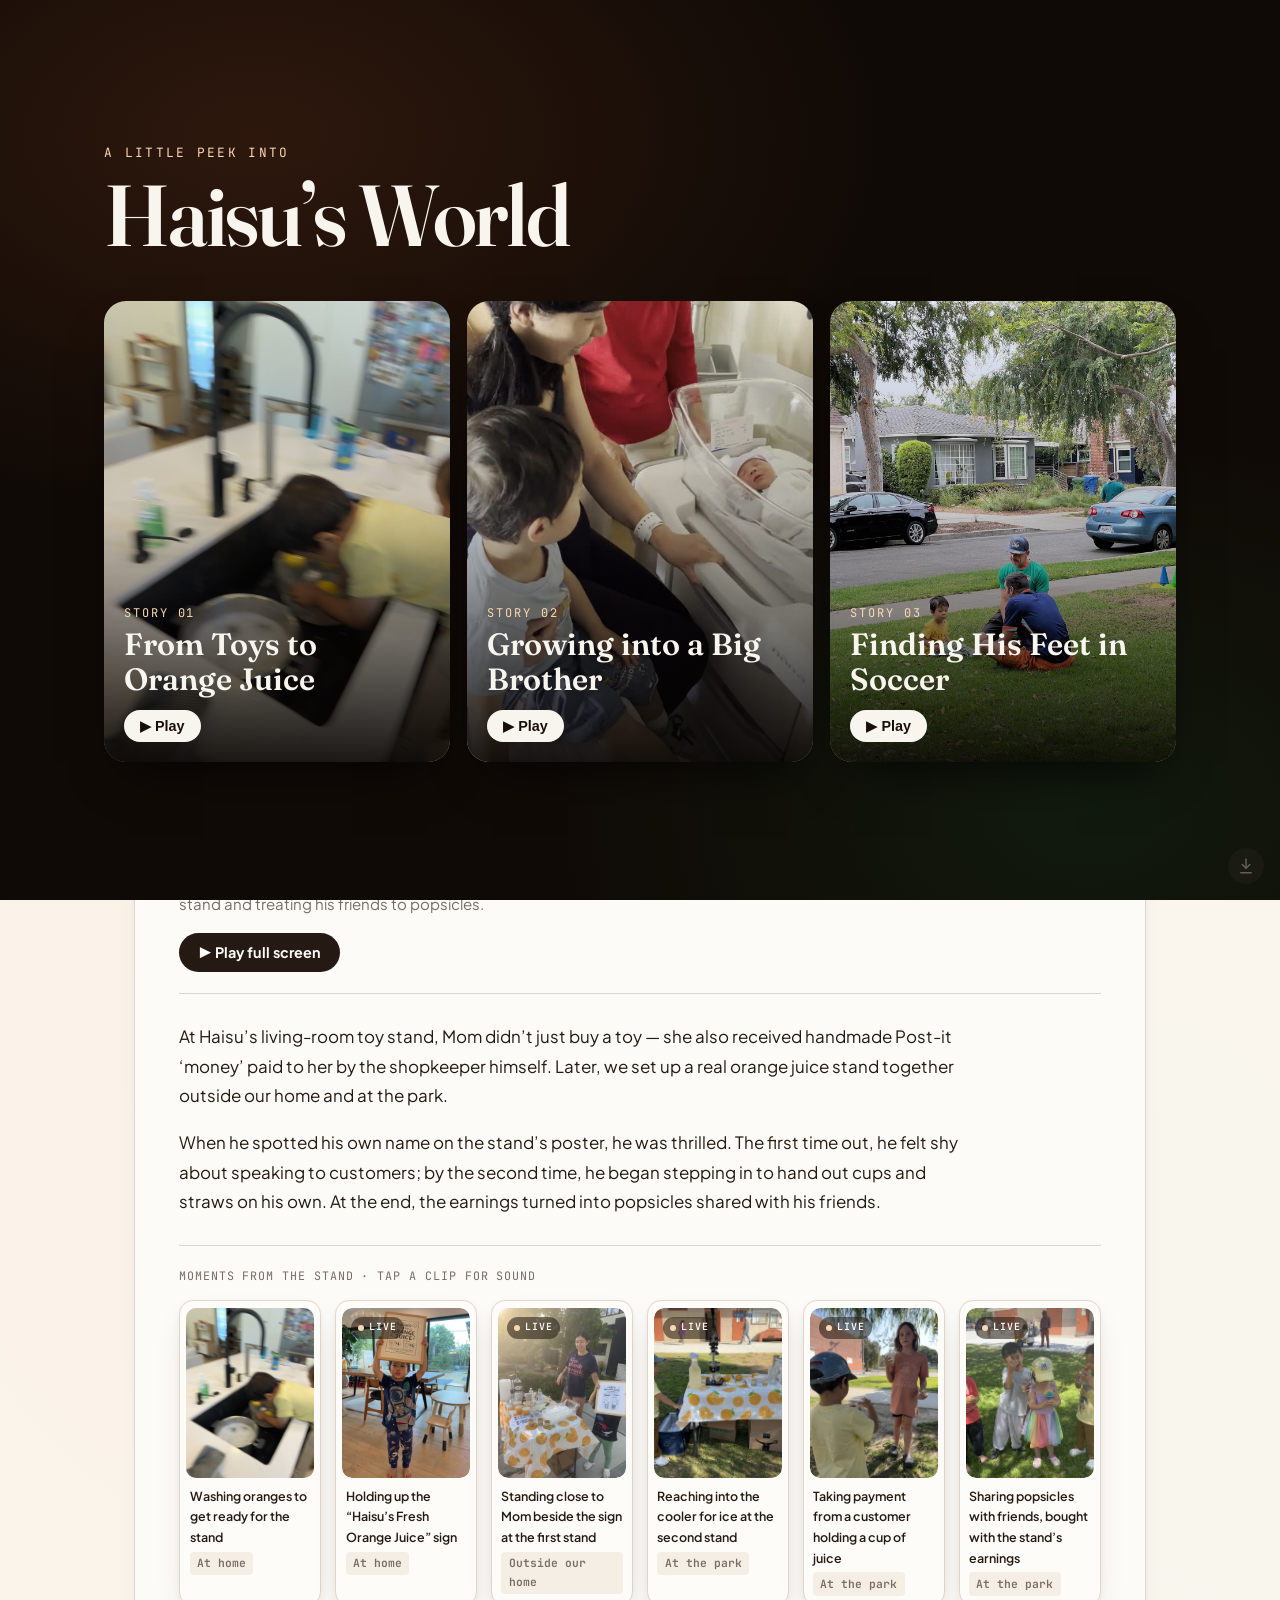
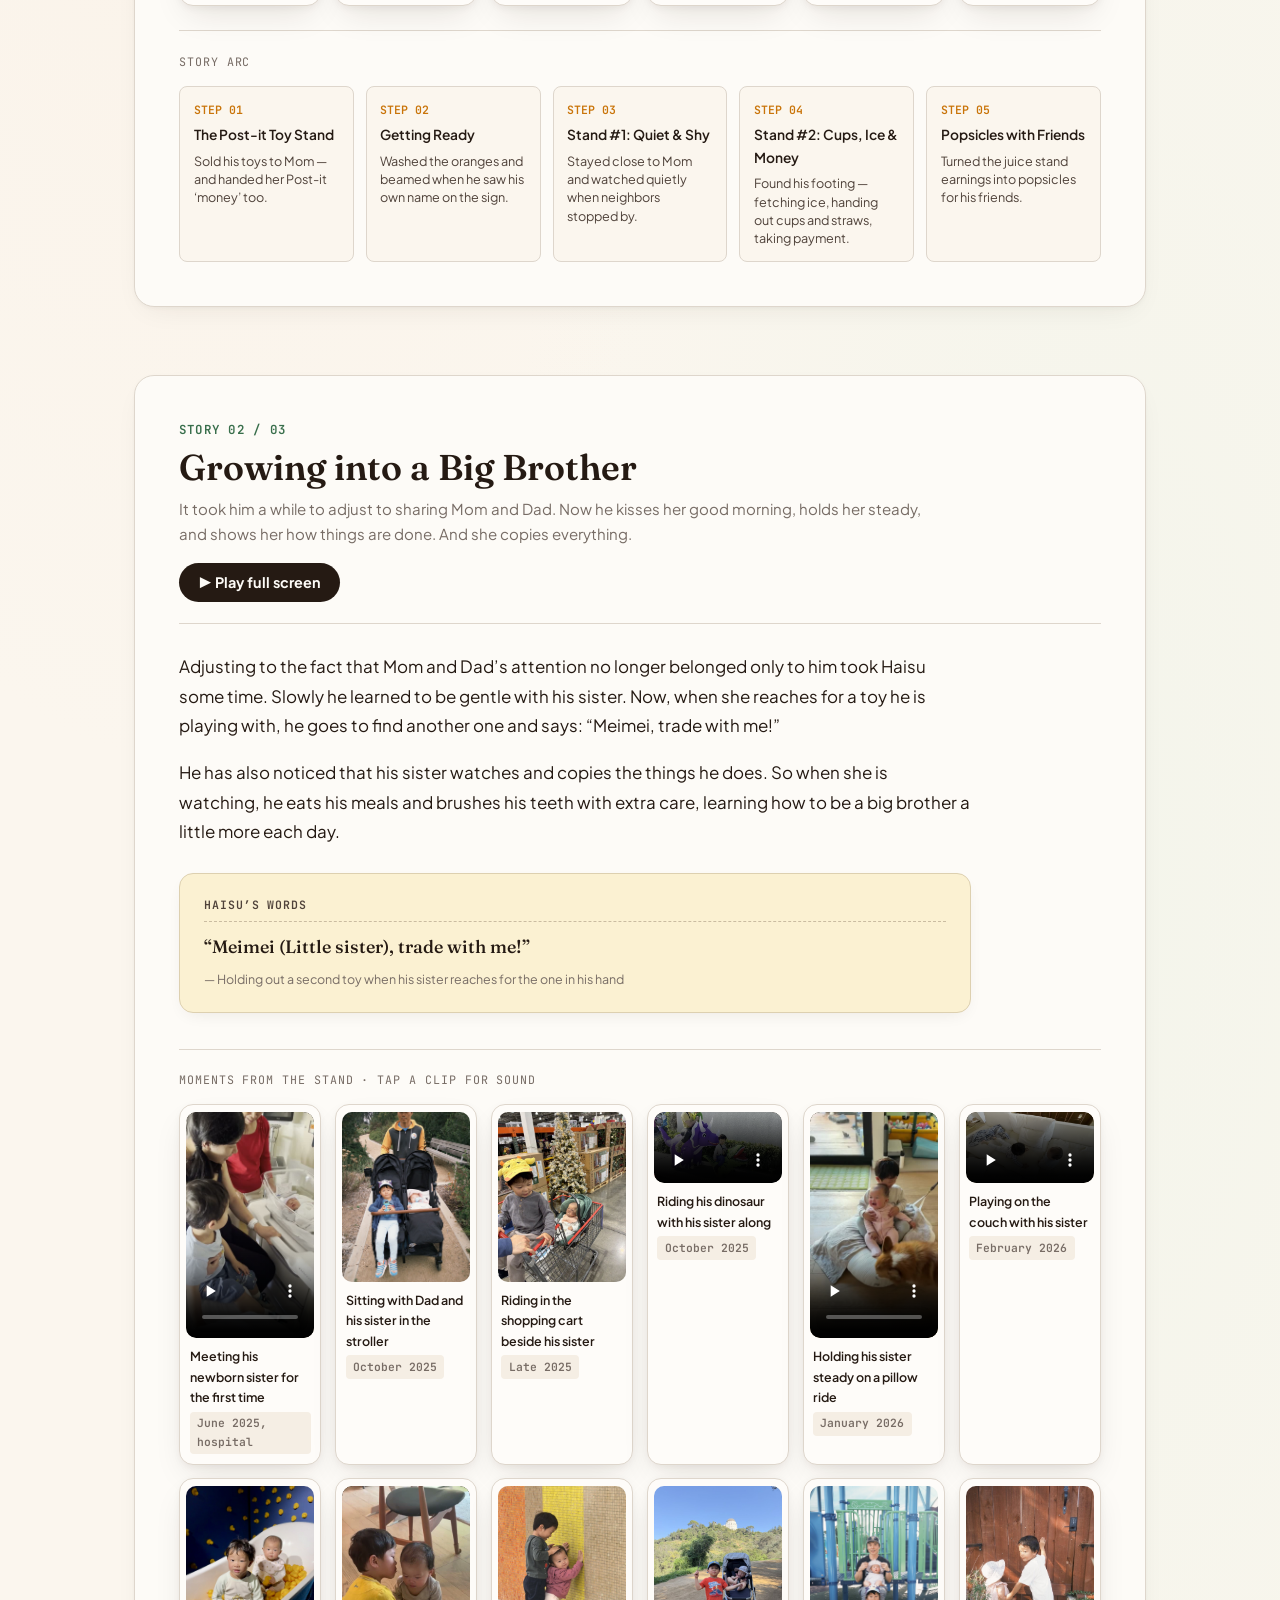
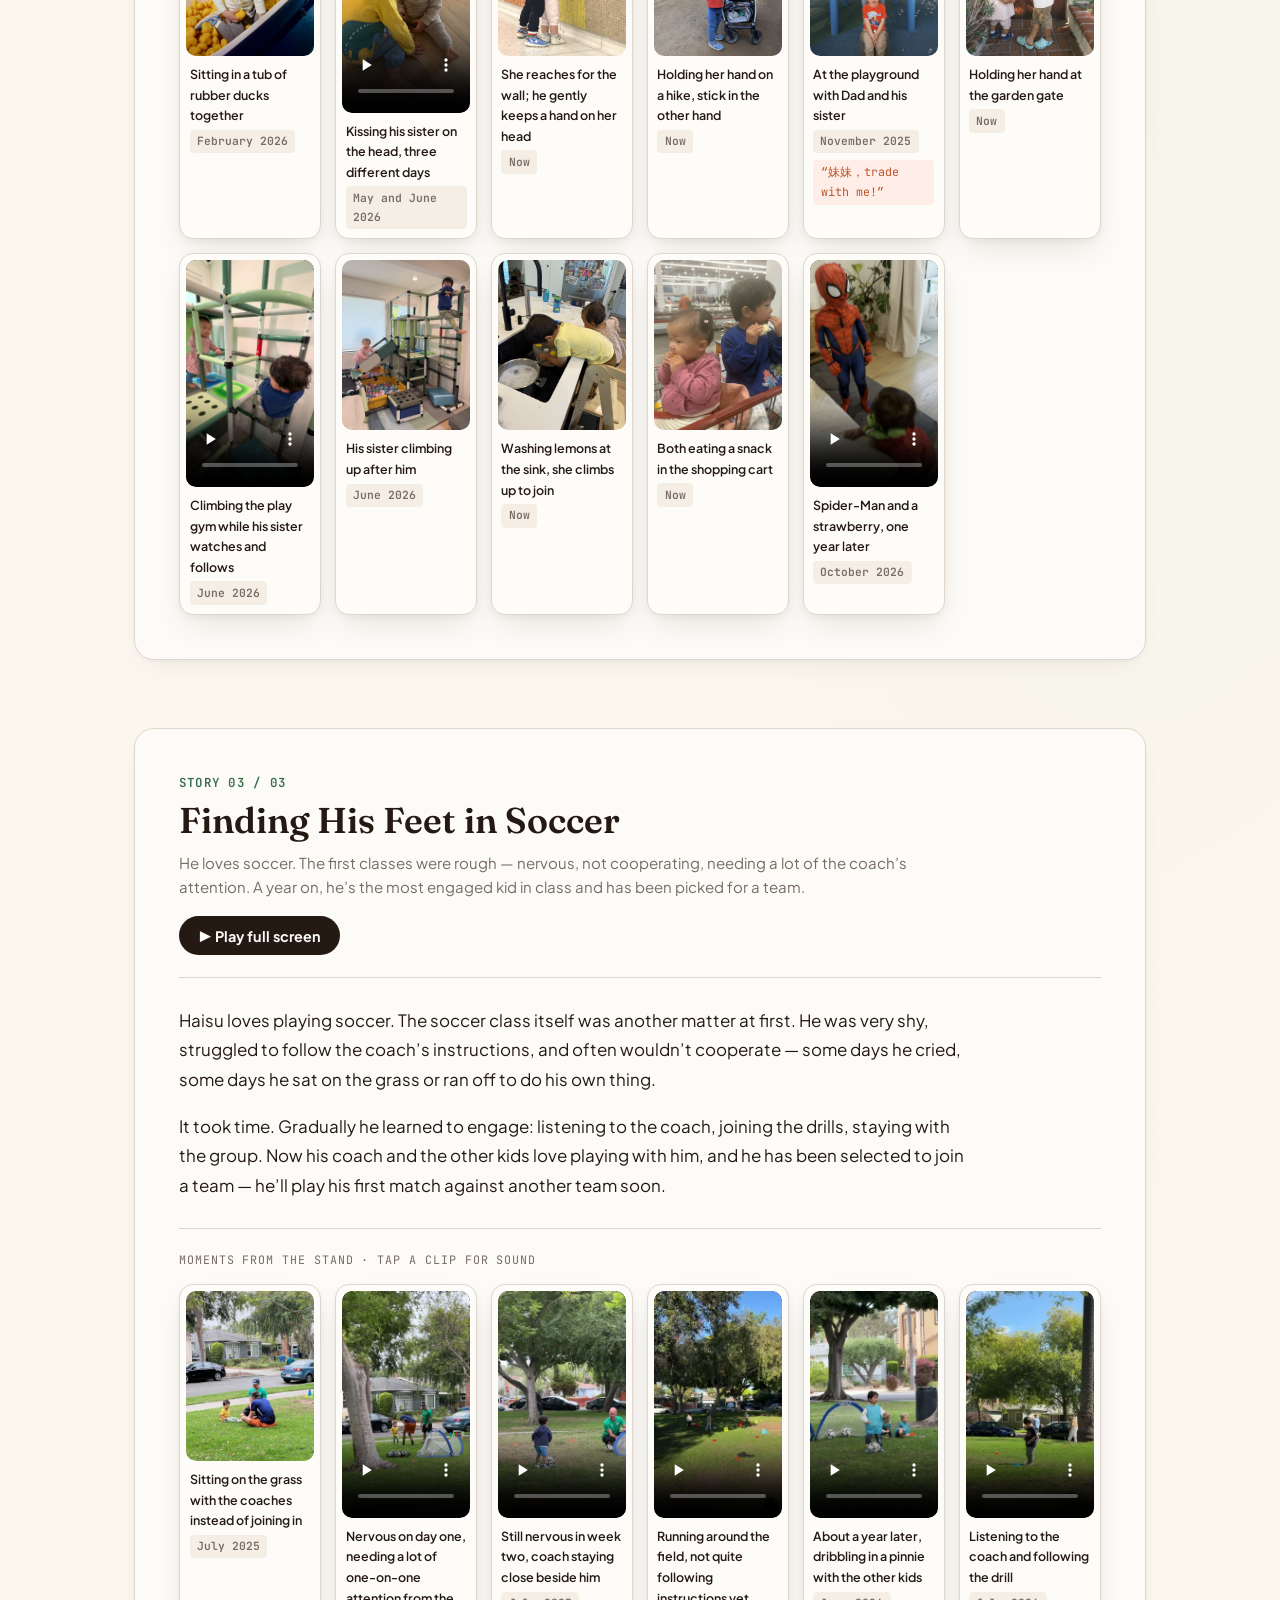
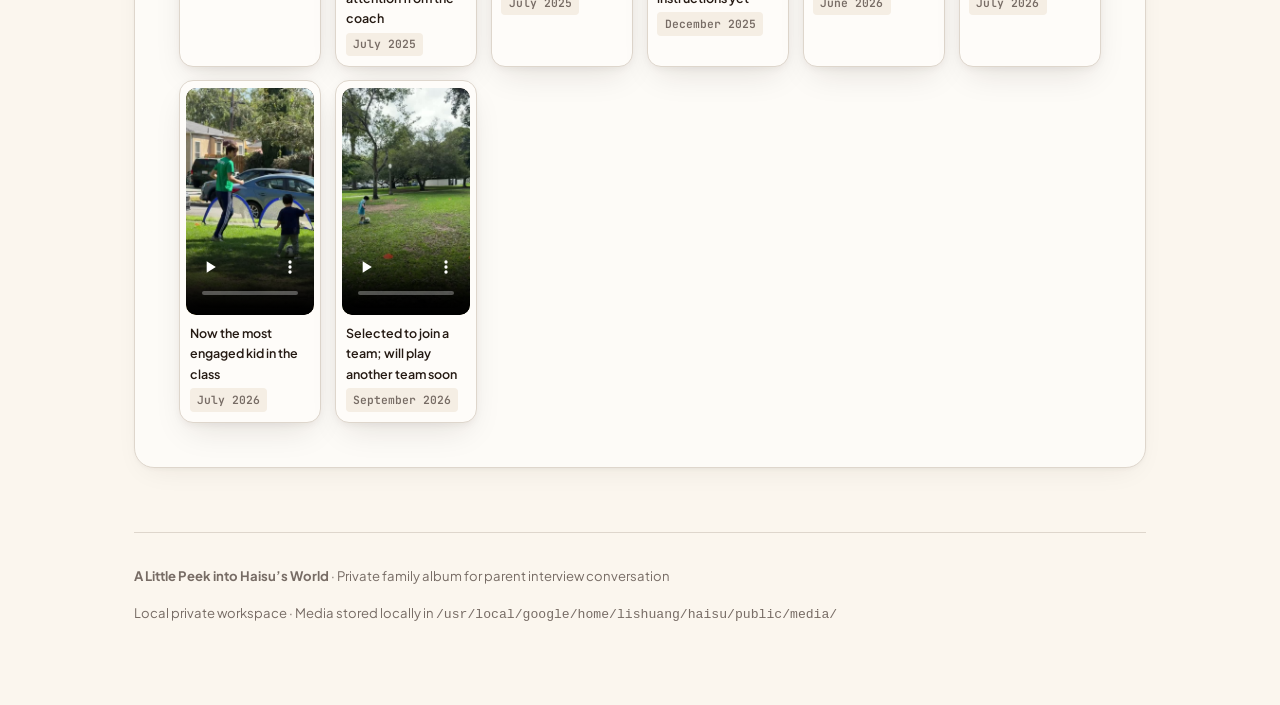
==== docs/index.html @ 3871898e "Haisu's World: interview story reels" ====
<!DOCTYPE html>
<html lang="en">
<head>
  <meta charset="UTF-8" />
  <meta name="viewport" content="width=device-width, initial-scale=1.0" />
  <title>A Little Peek into Haisu’s World</title>
  <meta name="description" content="Three everyday stories from home — getting to know Haisu through Journey to the West roleplay, a neighborhood orange juice stand, and growing into a big brother." />
  <meta name="robots" content="noindex, nofollow, noarchive" />
  <link rel="preconnect" href="https://fonts.googleapis.com" />
  <link rel="preconnect" href="https://fonts.gstatic.com" crossorigin />
  <link href="https://fonts.googleapis.com/css2?family=Fraunces:ital,opsz,wght@0,9..144,400..650;1,9..144,400..500&family=JetBrains+Mono:wght@500;600&family=Plus+Jakarta+Sans:wght@400;500;600;700&display=swap" rel="stylesheet" />
  <link rel="manifest" href="manifest.webmanifest" />
  <link rel="apple-touch-icon" href="icon.png" />
  <meta name="apple-mobile-web-app-capable" content="yes" />
  <meta name="apple-mobile-web-app-status-bar-style" content="black-translucent" />
  <meta name="theme-color" content="#1b1714" />
  <link rel="stylesheet" href="styles.css?v=23" />
</head>
<body>
  <!-- Sticky Top Mode & Interview Controls -->
  <header class="top-bar" id="top-bar">
    <div class="top-bar-inner">
      <a href="#top" class="brand-mini" id="brand-home-link">
        <span class="brand-rule" aria-hidden="true"></span>
        <span class="brand-mini-text">A Little Peek into Haisu’s World</span>
      </a>

      <div class="top-controls" role="toolbar" aria-label="View and language controls">
        <!-- Mode Toggle: Teacher Interview View vs. Parent Upload & Prep Mode -->
        <div class="segmented-group" role="group" aria-label="Page Mode">
          <button type="button" class="seg-btn active" id="mode-interview-btn" data-mode="interview">
            Interview View
          </button>
          <button type="button" class="seg-btn prep-btn" id="mode-prep-btn" data-mode="prep">
            + Upload &amp; Prep
          </button>
        </div>

        <!-- Toggle to hide unuploaded empty media slots in Interview View -->
        <button type="button" class="toggle-pill" id="toggle-empty-slots-btn" title="Show or hide media frames that do not have photos/videos uploaded yet">
          Show Pending Frames: ON
        </button>
      </div>
    </div>
  </header>

  <main class="album-shell" id="top">
    <!-- Parent Prep & Media Upload Studio Banner (Visible in Prep Mode) -->
    <section class="prep-guide-banner" id="prep-guide-banner" hidden>
      <div class="prep-guide-header">
        <div>
          <h2 class="prep-guide-title">Media Upload Studio</h2>
          <p class="prep-guide-sub">Drag photos (JPG/PNG/HEIC) or short videos (MP4/MOV, ideally 10–20s) onto any story frame below. Files are saved locally to <code>public/media/</code> and <code>content-notes.md</code> is updated automatically.</p>
        </div>
        <div class="priority-progress-wrap">
          <span class="priority-count" id="priority-progress-text">0 / 8 Priority Media Ready</span>
        </div>
      </div>
      <div class="priority-checklist-grid" id="priority-checklist-grid"></div>
    </section>

    <!-- Hero Section -->
    <section class="hero-section" id="hero-section"></section>

    <!-- Three Stories Stack -->
    <div class="stories-stack" id="stories-stack"></div>

    <!-- Footer -->
    <footer class="album-footer" id="album-footer">
      <div>
        <strong>A Little Peek into Haisu’s World</strong> · Private family album for parent interview conversation
      </div>
      <div id="footer-mode-hint">
        Local private workspace · Media stored locally in <code>/usr/local/google/home/lishuang/haisu/public/media/</code>
      </div>
    </footer>
  </main>

  <!-- Hidden File Input for Click-to-Upload -->
  <input type="file" id="global-file-input" accept="image/*,video/*,.heic,.heif,.mov,.mp4,.m4v,.webm" hidden />

  <!-- Photo Zoom Lightbox -->
  <div class="lightbox-backdrop" id="photo-lightbox" role="dialog" aria-modal="true" aria-label="Enlarged photo view" hidden>
    <button type="button" class="lightbox-close" id="lightbox-close-btn">Close (Esc)</button>
    <img src="" alt="" class="lightbox-img" id="lightbox-img" />
    <div class="lightbox-caption" id="lightbox-caption"></div>
  </div>

  <!-- Full-screen launch screen (default landing for iPad interview use) -->
  <div class="launch" id="launch" hidden>
    <div class="launch-inner">
      <div class="launch-head">
        <span class="launch-kicker">A LITTLE PEEK INTO</span>
        <h1 class="launch-title">Haisu’s World</h1>
      </div>
      <div class="launch-tiles" id="launch-tiles"></div>
      <div class="offline-row">
        <button type="button" class="offline-btn" id="offline-btn" aria-label="Save for offline" title="Save for offline">
          <svg width="18" height="18" viewBox="0 0 24 24" fill="none" stroke="currentColor" stroke-width="2" stroke-linecap="round" stroke-linejoin="round" aria-hidden="true"><path d="M12 3v12"/><path d="m7 10 5 5 5-5"/><path d="M5 21h14"/></svg>
        </button>
        <span class="offline-status" id="offline-status"></span>
      </div>
    </div>
  </div>

  <!-- Full-screen Story Reel Player (iPad interview mode) -->
  <div class="reel" id="reel" hidden>
    <div class="reel-progress" id="reel-progress"></div>
    <button type="button" class="reel-close" id="reel-close" aria-label="Close">✕</button>
    <div class="reel-stage" id="reel-stage"></div>
    <div class="reel-caption" id="reel-caption"></div>
    <div class="reel-tap reel-tap-prev" id="reel-prev" aria-label="Previous"></div>
    <div class="reel-tap reel-tap-next" id="reel-next" aria-label="Next"></div>
  </div>

  <!-- Status Toast -->
  <div class="status-toast" id="status-toast" role="status" aria-live="polite" hidden></div>

  <script src="app.js?v=23"></script>
</body>
</html>
---- docs/styles.css ----
:root {
  /* OKLCH Warm Archival Linen Palette — zero pure black/white */
  --bg-paper: oklch(97.4% 0.011 78);
  --bg-paper-deep: oklch(95.2% 0.015 76);
  --bg-card: oklch(98.8% 0.006 80);
  --bg-elevated: oklch(99.2% 0.004 82);
  --bg-postit: oklch(95.8% 0.042 92);
  --bg-sage-tint: oklch(96.2% 0.016 152);
  --bg-citrus-tint: oklch(96.4% 0.022 72);
  --bg-terracotta-tint: oklch(96.0% 0.020 45);

  --ink-primary: oklch(23% 0.022 52);
  --ink-secondary: oklch(39% 0.022 55);
  --ink-muted: oklch(54% 0.018 58);
  --ink-faint: oklch(68% 0.015 62);

  --accent-terracotta: oklch(57% 0.145 40);
  --accent-terracotta-soft: oklch(88% 0.055 44);
  --accent-citrus: oklch(64% 0.145 62);
  --accent-citrus-soft: oklch(90% 0.060 72);
  --accent-sage: oklch(49% 0.080 154);
  --accent-sage-soft: oklch(89% 0.038 154);

  --border-hairline: oklch(88% 0.016 74);
  --border-strong: oklch(79% 0.022 70);

  --shadow-album: 0 10px 30px -12px oklch(25% 0.02 55 / 0.09), 0 2px 6px -1px oklch(25% 0.02 55 / 0.05);
  --shadow-photo: 0 14px 34px -10px oklch(22% 0.025 50 / 0.13), 0 3px 8px -2px oklch(22% 0.025 50 / 0.07);

  --font-serif: 'Fraunces', 'Noto Serif SC', Georgia, serif;
  --font-sans: 'Plus Jakarta Sans', 'Noto Sans SC', -apple-system, BlinkMacSystemFont, sans-serif;
  --font-mono: 'JetBrains Mono', ui-monospace, SFMono-Regular, monospace;

  --radius-sm: 8px;
  --radius-md: 14px;
  --radius-lg: 20px;
}

*,
*::before,
*::after {
  box-sizing: border-box;
}

html {
  scroll-behavior: smooth;
  background-color: var(--bg-paper);
  color: var(--ink-primary);
  font-family: var(--font-sans);
  font-size: 16px;
  line-height: 1.65;
  -webkit-font-smoothing: antialiased;
}

body {
  margin: 0;
  min-height: 100vh;
  background-color: var(--bg-paper);
  background-image:
    radial-gradient(ellipse 80% 50% at 15% 8%, oklch(94.5% 0.025 65 / 0.45), transparent 70%),
    radial-gradient(ellipse 70% 50% at 88% 45%, oklch(95.0% 0.022 145 / 0.32), transparent 70%);
  position: relative;
}

/* Subtle archival paper grain texture */
body::before {
  content: "";
  position: fixed;
  inset: 0;
  pointer-events: none;
  z-index: 1;
  opacity: 0.028;
  background-image: url("data:image/svg+xml,%3Csvg viewBox='0 0 200 200' xmlns='http://www.w3.org/2000/svg'%3E%3Cfilter id='n'%3E%3CfeTurbulence type='fractalNoise' baseFrequency='0.8' numOctaves='3' stitchTiles='stitch'/%3E%3C/filter%3E%3Crect width='100%25' height='100%25' filter='url(%23n)'/%3E%3C/svg%3E");
}

/* Top Control Ribbon (Interview vs Parent Prep Mode) */
.top-bar {
  position: sticky;
  top: 0;
  z-index: 40;
  background: oklch(97.4% 0.011 78 / 0.92);
  backdrop-filter: blur(10px);
  border-bottom: 1px solid var(--border-hairline);
  padding: 0.65rem 1.5rem;
}

.top-bar-inner {
  max-width: 1120px;
  margin: 0 auto;
  display: flex;
  flex-wrap: wrap;
  align-items: center;
  justify-content: space-between;
  gap: 0.75rem;
}

.brand-mini {
  display: flex;
  align-items: center;
  gap: 0.65rem;
  text-decoration: none;
  color: var(--ink-primary);
}

.brand-rule {
  width: 28px;
  height: 4px;
  border-radius: 2px;
  background: var(--accent-terracotta);
  display: inline-block;
}

.brand-mini-text {
  font-family: var(--font-mono);
  font-size: 0.74rem;
  letter-spacing: 0.08em;
  text-transform: uppercase;
  color: var(--ink-secondary);
  font-weight: 600;
}

.top-controls {
  display: flex;
  flex-wrap: wrap;
  align-items: center;
  gap: 0.5rem;
}

.segmented-group {
  display: inline-flex;
  background: var(--bg-paper-deep);
  padding: 3px;
  border-radius: 999px;
  border: 1px solid var(--border-hairline);
}

.seg-btn {
  appearance: none;
  border: none;
  background: transparent;
  color: var(--ink-secondary);
  font-family: var(--font-sans);
  font-size: 0.78rem;
  font-weight: 600;
  padding: 0.32rem 0.78rem;
  border-radius: 999px;
  cursor: pointer;
  transition: background-color 0.18s ease, color 0.18s ease, box-shadow 0.18s ease;
  display: inline-flex;
  align-items: center;
  gap: 0.35rem;
}

.seg-btn:hover {
  color: var(--ink-primary);
}

.seg-btn.active {
  background: var(--bg-card);
  color: var(--ink-primary);
  box-shadow: 0 1px 4px oklch(22% 0.02 50 / 0.08);
}

.seg-btn.prep-btn.active {
  background: var(--accent-terracotta);
  color: var(--bg-card);
}

.toggle-pill {
  appearance: none;
  border: 1px solid var(--border-hairline);
  background: var(--bg-card);
  color: var(--ink-secondary);
  font-family: var(--font-sans);
  font-size: 0.76rem;
  font-weight: 500;
  padding: 0.34rem 0.75rem;
  border-radius: 999px;
  cursor: pointer;
  transition: all 0.18s ease;
}

.toggle-pill:hover {
  border-color: var(--border-strong);
  color: var(--ink-primary);
}

.toggle-pill.active {
  background: var(--ink-primary);
  color: var(--bg-card);
  border-color: var(--ink-primary);
}

/* Main Album Container */
.album-shell {
  position: relative;
  z-index: 2;
  max-width: 1060px;
  margin: 0 auto;
  padding: 2.5rem 1.5rem 5rem;
}

/* Prep Mode Banner */
.prep-guide-banner {
  background: var(--bg-card);
  border: 1px solid var(--border-strong);
  border-radius: var(--radius-lg);
  padding: 1.35rem 1.6rem;
  margin-bottom: 2.25rem;
  box-shadow: var(--shadow-album);
}

.prep-guide-header {
  display: flex;
  flex-wrap: wrap;
  align-items: flex-start;
  justify-content: space-between;
  gap: 1rem;
  margin-bottom: 1rem;
}

.prep-guide-title {
  font-family: var(--font-serif);
  font-size: 1.2rem;
  font-weight: 600;
  margin: 0 0 0.25rem;
  color: var(--ink-primary);
}

.prep-guide-sub {
  margin: 0;
  font-size: 0.9rem;
  color: var(--ink-secondary);
}

.priority-progress-wrap {
  display: flex;
  align-items: center;
  gap: 0.75rem;
  background: var(--bg-paper);
  padding: 0.5rem 0.9rem;
  border-radius: var(--radius-sm);
  border: 1px solid var(--border-hairline);
}

.priority-count {
  font-family: var(--font-mono);
  font-size: 0.82rem;
  font-weight: 600;
  color: var(--accent-terracotta);
}

.priority-checklist-grid {
  display: grid;
  grid-template-columns: repeat(auto-fit, minmax(220px, 1fr));
  gap: 0.65rem;
  padding-top: 0.85rem;
  border-top: 1px solid var(--border-hairline);
}

.priority-chip {
  display: flex;
  align-items: flex-start;
  gap: 0.5rem;
  font-size: 0.82rem;
  color: var(--ink-secondary);
  background: var(--bg-paper);
  padding: 0.55rem 0.75rem;
  border-radius: var(--radius-sm);
  border: 1px solid var(--border-hairline);
}

.priority-chip.done {
  background: var(--bg-sage-tint);
  border-color: var(--accent-sage-soft);
  color: var(--ink-primary);
}

/* Hero Section */
.hero-section {
  display: grid;
  grid-template-columns: 1.2fr 0.95fr;
  gap: 2.75rem;
  align-items: center;
  padding: 1.5rem 0 2.75rem;
  border-bottom: 1px solid var(--border-hairline);
}

.hero-section.text-only-hero {
  grid-template-columns: 1fr;
  max-width: 780px;
}

.eyebrow-bar {
  display: inline-flex;
  align-items: center;
  gap: 0.75rem;
  margin-bottom: 1rem;
}

.eyebrow-accent {
  width: 38px;
  height: 5px;
  background: var(--accent-terracotta);
  border-radius: 2px;
}

.eyebrow-label {
  font-family: var(--font-mono);
  font-size: 0.78rem;
  letter-spacing: 0.11em;
  text-transform: uppercase;
  color: var(--accent-terracotta);
  font-weight: 600;
}

.hero-title {
  font-family: var(--font-serif);
  font-size: clamp(2.25rem, 4.2vw, 3.35rem);
  line-height: 1.12;
  letter-spacing: -0.02em;
  font-weight: 600;
  margin: 0 0 0.55rem;
  color: var(--ink-primary);
}

.hero-title-zh {
  display: block;
  font-size: clamp(1.35rem, 2.4vw, 1.75rem);
  font-weight: 500;
  color: var(--ink-secondary);
  margin-top: 0.35rem;
}

.hero-subtitle {
  font-size: 1.12rem;
  line-height: 1.68;
  color: var(--ink-secondary);
  max-width: 60ch;
  margin: 1rem 0 0.65rem;
}

.hero-subtitle-zh {
  font-size: 0.98rem;
  color: var(--ink-muted);
  margin: 0 0 1.35rem;
}

/* Interview Chapter Jump Bar */
.chapter-jump-bar {
  margin-top: 1.65rem;
  display: flex;
  flex-direction: column;
  gap: 0.65rem;
}

.chapter-jump-caption {
  font-family: var(--font-mono);
  font-size: 0.74rem;
  letter-spacing: 0.06em;
  text-transform: uppercase;
  color: var(--ink-muted);
}

.chapter-pills {
  display: flex;
  flex-wrap: wrap;
  gap: 0.55rem;
}

.chapter-pill {
  appearance: none;
  border: 1px solid var(--border-strong);
  background: var(--bg-card);
  color: var(--ink-primary);
  padding: 0.52rem 0.95rem;
  border-radius: 999px;
  font-family: var(--font-sans);
  font-size: 0.85rem;
  font-weight: 600;
  cursor: pointer;
  display: inline-flex;
  align-items: center;
  gap: 0.45rem;
  transition: transform 0.16s ease, background-color 0.16s ease, border-color 0.16s ease, box-shadow 0.16s ease;
}

.chapter-pill:hover {
  transform: translateY(-1px);
  border-color: var(--accent-terracotta);
  box-shadow: var(--shadow-album);
}

.chapter-pill.active {
  background: var(--ink-primary);
  color: var(--bg-card);
  border-color: var(--ink-primary);
}

.chapter-pill-num {
  font-family: var(--font-mono);
  font-size: 0.75rem;
  color: var(--accent-terracotta);
}

.chapter-pill.active .chapter-pill-num {
  color: var(--accent-citrus-soft);
}

/* Story Sections */
.stories-stack {
  display: flex;
  flex-direction: column;
  gap: 4.25rem;
  padding-top: 3rem;
}

.story-section {
  background: var(--bg-card);
  border: 1px solid var(--border-hairline);
  border-radius: var(--radius-lg);
  padding: clamp(1.6rem, 3.5vw, 2.75rem);
  box-shadow: var(--shadow-album);
  position: relative;
  transition: opacity 0.25s ease;
}

/* Top story stamp header */
.story-header {
  display: flex;
  flex-wrap: wrap;
  align-items: baseline;
  justify-content: space-between;
  gap: 1rem;
  padding-bottom: 1.35rem;
  margin-bottom: 1.75rem;
  border-bottom: 1px solid var(--border-hairline);
}

.story-title-group {
  display: flex;
  flex-direction: column;
  gap: 0.3rem;
}

.story-index-tag {
  font-family: var(--font-mono);
  font-size: 0.78rem;
  font-weight: 600;
  letter-spacing: 0.1em;
  text-transform: uppercase;
  color: var(--accent-terracotta);
  display: inline-flex;
  align-items: center;
  gap: 0.5rem;
}

.story-section[data-theme="citrus"] .story-index-tag {
  color: var(--accent-citrus);
}

.story-section[data-theme="sage"] .story-index-tag {
  color: var(--accent-sage);
}

.story-title {
  font-family: var(--font-serif);
  font-size: clamp(1.65rem, 2.8vw, 2.25rem);
  font-weight: 600;
  line-height: 1.2;
  margin: 0;
  color: var(--ink-primary);
}

.story-title-zh {
  font-family: var(--font-serif);
  font-size: 1.15rem;
  font-weight: 500;
  color: var(--ink-secondary);
  margin-left: 0.55rem;
}

.story-summary-tagline {
  font-size: 0.94rem;
  color: var(--ink-muted);
  max-width: 68ch;
  margin: 0.25rem 0 0;
}

/* Editorial Layouts per Story (Bespoke, non-repetitive) */
.story-spread {
  display: grid;
  grid-template-columns: 1.08fr 0.92fr;
  gap: 2.25rem;
  align-items: start;
}

.story-spread.single-col {
  grid-template-columns: 1fr;
}

.story-prose {
  display: flex;
  flex-direction: column;
  gap: 1.1rem;
  max-width: 66ch;
}

.story-paragraph-en {
  font-size: 1.06rem;
  line-height: 1.74;
  color: var(--ink-primary);
  margin: 0;
}

.story-paragraph-zh {
  font-size: 0.96rem;
  line-height: 1.75;
  color: var(--ink-secondary);
  margin: 0;
  padding-top: 0.15rem;
}

/* Archival Verbatim Quote Card (NO side-stripe border-left!) */
.verbatim-card {
  background: var(--bg-postit);
  border: 1px solid oklch(86% 0.045 88);
  border-radius: var(--radius-md);
  padding: 1.35rem 1.5rem;
  margin: 0.5rem 0;
  position: relative;
  box-shadow: 0 6px 18px -8px oklch(30% 0.04 75 / 0.12);
}

.verbatim-card-top {
  display: flex;
  align-items: center;
  justify-content: space-between;
  margin-bottom: 0.6rem;
  padding-bottom: 0.45rem;
  border-bottom: 1px dashed oklch(80% 0.04 85);
}

.verbatim-badge {
  font-family: var(--font-mono);
  font-size: 0.72rem;
  text-transform: uppercase;
  letter-spacing: 0.08em;
  color: var(--ink-secondary);
  font-weight: 600;
}

.verbatim-zh {
  font-family: var(--font-serif);
  font-size: 1.12rem;
  line-height: 1.65;
  color: var(--ink-primary);
  margin: 0 0 0.5rem;
  font-weight: 500;
}

.verbatim-en {
  font-family: var(--font-serif);
  font-style: italic;
  font-size: 1.02rem;
  line-height: 1.6;
  color: var(--ink-secondary);
  margin: 0 0 0.6rem;
}

.verbatim-attr {
  font-size: 0.78rem;
  color: var(--ink-muted);
  margin: 0;
}

/* Cultural Context Footnote Box */
.cultural-footnote {
  background: var(--bg-terracotta-tint);
  border: 1px solid var(--accent-terracotta-soft);
  border-radius: var(--radius-sm);
  padding: 0.85rem 1.05rem;
  font-size: 0.86rem;
  line-height: 1.55;
  color: var(--ink-secondary);
}

.cultural-footnote strong {
  color: var(--ink-primary);
}

/* Story 02: 5-Step Journey Strip (Pretend Shop -> Poster -> Stand 1 -> Stand 2 -> Popsicles) */
.journey-strip {
  margin-top: 1.5rem;
  padding-top: 1.35rem;
  border-top: 1px solid var(--border-hairline);
}

.journey-strip-label {
  font-family: var(--font-mono);
  font-size: 0.73rem;
  letter-spacing: 0.08em;
  text-transform: uppercase;
  color: var(--ink-muted);
  margin-bottom: 0.85rem;
  display: block;
}

.journey-steps-grid {
  display: grid;
  grid-template-columns: repeat(5, 1fr);
  gap: 0.75rem;
}

.journey-step-card {
  background: var(--bg-paper);
  border: 1px solid var(--border-hairline);
  border-radius: var(--radius-sm);
  padding: 0.85rem;
  display: flex;
  flex-direction: column;
  gap: 0.3rem;
}

.journey-step-num {
  font-family: var(--font-mono);
  font-size: 0.72rem;
  font-weight: 600;
  color: var(--accent-citrus);
}

.journey-step-title {
  font-weight: 600;
  font-size: 0.86rem;
  color: var(--ink-primary);
  margin: 0;
}

.journey-step-detail {
  font-size: 0.79rem;
  line-height: 1.45;
  color: var(--ink-secondary);
  margin: 0;
}

/* Pending Fact Verification Box (Prep Mode) */
.pending-checks-box {
  background: var(--bg-paper);
  border: 1px dashed var(--border-strong);
  border-radius: var(--radius-sm);
  padding: 0.95rem 1.1rem;
  margin-top: 0.75rem;
}

.pending-checks-title {
  font-family: var(--font-mono);
  font-size: 0.74rem;
  text-transform: uppercase;
  letter-spacing: 0.07em;
  color: var(--accent-terracotta);
  margin: 0 0 0.6rem;
  font-weight: 600;
}

.pending-check-item {
  display: flex;
  flex-direction: column;
  gap: 0.35rem;
  margin-bottom: 0.75rem;
}

.pending-check-item:last-child {
  margin-bottom: 0;
}

.pending-check-label {
  font-size: 0.82rem;
  color: var(--ink-secondary);
}

.pending-input-row {
  display: flex;
  gap: 0.45rem;
}

.pending-input {
  flex: 1;
  font-family: var(--font-sans);
  font-size: 0.82rem;
  padding: 0.4rem 0.65rem;
  border: 1px solid var(--border-strong);
  border-radius: 6px;
  background: var(--bg-card);
  color: var(--ink-primary);
}

.btn-small {
  appearance: none;
  border: 1px solid var(--border-strong);
  background: var(--bg-card);
  color: var(--ink-primary);
  font-family: var(--font-sans);
  font-size: 0.76rem;
  font-weight: 600;
  padding: 0.38rem 0.72rem;
  border-radius: 6px;
  cursor: pointer;
  transition: all 0.15s ease;
}

.btn-small:hover {
  background: var(--ink-primary);
  color: var(--bg-card);
  border-color: var(--ink-primary);
}

.btn-small.primary {
  background: var(--accent-terracotta);
  color: var(--bg-card);
  border-color: var(--accent-terracotta);
}

/* Media Gallery Column & Tactile Photo/Video Frames */
.story-media-stack {
  display: flex;
  flex-direction: column;
  gap: 1.25rem;
}

.media-grid-secondary {
  display: grid;
  grid-template-columns: repeat(auto-fit, minmax(200px, 1fr));
  gap: 1rem;
}

.media-frame {
  background: var(--bg-elevated);
  border: 1px solid var(--border-hairline);
  border-radius: var(--radius-md);
  padding: 0.65rem 0.65rem 0.85rem;
  box-shadow: var(--shadow-photo);
  transition: transform 0.2s ease, border-color 0.2s ease;
  position: relative;
}

.media-frame.drag-over {
  border: 2px dashed var(--accent-terracotta);
  background: var(--bg-terracotta-tint);
  transform: scale(1.01);
}

.media-stage {
  position: relative;
  width: 100%;
  border-radius: calc(var(--radius-md) - 4px);
  overflow: hidden;
  background: var(--bg-paper-deep);
}

.media-stage img {
  display: block;
  width: 100%;
  max-height: 400px;
  object-fit: cover;
  cursor: zoom-in;
  transition: transform 0.3s ease;
}

.media-stage img:hover {
  transform: scale(1.015);
}

.media-stage video {
  display: block;
  width: 100%;
  max-height: 420px;
  background: oklch(18% 0.015 50);
  border-radius: calc(var(--radius-md) - 4px);
}

.media-caption-bar {
  padding: 0.65rem 0.35rem 0.1rem;
  display: flex;
  flex-direction: column;
  gap: 0.2rem;
}

.media-caption-title {
  font-size: 0.86rem;
  font-weight: 600;
  color: var(--ink-primary);
  display: flex;
  align-items: center;
  justify-content: space-between;
  gap: 0.5rem;
}

.media-caption-note {
  font-size: 0.8rem;
  color: var(--ink-secondary);
  line-height: 1.45;
}

.media-quote-pill {
  display: inline-block;
  margin-top: 0.25rem;
  font-family: var(--font-mono);
  font-size: 0.73rem;
  color: var(--accent-terracotta);
  background: var(--bg-terracotta-tint);
  padding: 0.18rem 0.5rem;
  border-radius: 4px;
}

/* Empty / Pending Media Slot State */
.media-empty-slot {
  border: 1.5px dashed var(--border-strong);
  border-radius: calc(var(--radius-md) - 4px);
  background: var(--bg-paper);
  padding: 1.35rem 1.15rem;
  text-align: center;
  display: flex;
  flex-direction: column;
  align-items: center;
  justify-content: center;
  gap: 0.45rem;
  min-height: 175px;
  transition: background-color 0.18s ease, border-color 0.18s ease;
}

.media-empty-slot.clickable-dropzone {
  cursor: pointer;
}

.media-empty-slot.clickable-dropzone:hover {
  border-color: var(--accent-terracotta);
  background: var(--bg-terracotta-tint);
}

.slot-badge-row {
  display: inline-flex;
  align-items: center;
  gap: 0.4rem;
  font-family: var(--font-mono);
  font-size: 0.7rem;
  text-transform: uppercase;
  letter-spacing: 0.07em;
  color: var(--accent-terracotta);
  background: var(--bg-card);
  padding: 0.2rem 0.55rem;
  border-radius: 999px;
  border: 1px solid var(--border-hairline);
}

.slot-empty-title {
  font-weight: 600;
  font-size: 0.9rem;
  color: var(--ink-primary);
  margin: 0.15rem 0 0;
}

.slot-empty-hint {
  font-size: 0.79rem;
  color: var(--ink-muted);
  max-width: 34ch;
  line-height: 1.45;
  margin: 0;
}

.slot-path-code {
  font-family: var(--font-mono);
  font-size: 0.71rem;
  color: var(--ink-muted);
  background: var(--bg-paper-deep);
  padding: 0.15rem 0.45rem;
  border-radius: 4px;
}

/* Prep Mode 5-Field Metadata Drawer inside Media Slot */
.slot-prep-actions {
  margin-top: 0.65rem;
  padding-top: 0.65rem;
  border-top: 1px dashed var(--border-hairline);
  display: flex;
  flex-wrap: wrap;
  align-items: center;
  justify-content: space-between;
  gap: 0.4rem;
}

.slot-meta-editor {
  margin-top: 0.75rem;
  padding: 0.85rem;
  background: var(--bg-paper);
  border: 1px solid var(--border-hairline);
  border-radius: var(--radius-sm);
  display: flex;
  flex-direction: column;
  gap: 0.55rem;
}

.meta-field {
  display: flex;
  flex-direction: column;
  gap: 0.2rem;
}

.meta-field label {
  font-family: var(--font-mono);
  font-size: 0.7rem;
  color: var(--ink-secondary);
  font-weight: 600;
}

.meta-field input,
.meta-field textarea {
  font-family: var(--font-sans);
  font-size: 0.8rem;
  padding: 0.38rem 0.55rem;
  border: 1px solid var(--border-strong);
  border-radius: 5px;
  background: var(--bg-card);
  color: var(--ink-primary);
}

.meta-field textarea {
  resize: vertical;
  min-height: 52px;
}

/* Photo Lightbox */
.lightbox-backdrop {
  position: fixed;
  inset: 0;
  z-index: 100;
  background: oklch(16% 0.015 50 / 0.88);
  backdrop-filter: blur(6px);
  display: flex;
  flex-direction: column;
  align-items: center;
  justify-content: center;
  padding: 2rem;
}

.lightbox-backdrop[hidden] {
  display: none;
}

.lightbox-img {
  max-width: min(92vw, 1080px);
  max-height: 80vh;
  border-radius: var(--radius-sm);
  box-shadow: 0 24px 60px oklch(10% 0.01 50 / 0.5);
  background: var(--bg-card);
  padding: 0.5rem;
}

.lightbox-caption {
  margin-top: 1rem;
  color: var(--bg-card);
  font-size: 0.95rem;
  text-align: center;
  max-width: 60ch;
}

.lightbox-close {
  position: absolute;
  top: 1.25rem;
  right: 1.5rem;
  appearance: none;
  border: 1px solid oklch(85% 0.01 75 / 0.35);
  background: oklch(25% 0.015 50 / 0.7);
  color: var(--bg-card);
  padding: 0.45rem 0.9rem;
  border-radius: 999px;
  font-family: var(--font-sans);
  font-size: 0.82rem;
  cursor: pointer;
}

/* Footer */
.album-footer {
  margin-top: 4rem;
  padding-top: 2rem;
  border-top: 1px solid var(--border-hairline);
  display: flex;
  flex-wrap: wrap;
  justify-content: space-between;
  align-items: center;
  gap: 1rem;
  font-size: 0.82rem;
  color: var(--ink-muted);
}

/* Toast Notification */
.status-toast {
  position: fixed;
  bottom: 1.5rem;
  right: 1.5rem;
  z-index: 90;
  background: var(--ink-primary);
  color: var(--bg-card);
  padding: 0.65rem 1.1rem;
  border-radius: 999px;
  font-size: 0.82rem;
  font-weight: 500;
  box-shadow: var(--shadow-photo);
  transition: opacity 0.2s ease, transform 0.2s ease;
}

.status-toast[hidden] {
  display: none;
}

/* Responsive Breakpoints (Phone, Tablet, Desktop) */
@media (max-width: 900px) {
  .hero-section {
    grid-template-columns: 1fr;
    gap: 1.75rem;
  }

  .story-spread {
    grid-template-columns: 1fr;
  }

  .journey-steps-grid {
    grid-template-columns: repeat(auto-fit, minmax(165px, 1fr));
  }
}

@media (max-width: 600px) {
  .top-bar {
    padding: 0.55rem 1rem;
  }

  .album-shell {
    padding: 1.5rem 1rem 3.5rem;
  }

  .story-section {
    padding: 1.25rem;
  }

  .journey-steps-grid {
    grid-template-columns: 1fr;
  }
}

/* Live Photo clips (short, silent, looping) */
.live-stage {
  cursor: pointer;
  aspect-ratio: 3 / 4;
}

.live-stage video {
  width: 100%;
  height: 100%;
  max-height: none;
  object-fit: cover;
  background: var(--bg-paper-deep);
}

.live-badge {
  position: absolute;
  top: 0.55rem;
  left: 0.55rem;
  font-family: var(--font-mono);
  font-size: 0.62rem;
  font-weight: 600;
  letter-spacing: 0.1em;
  color: var(--bg-card);
  background: oklch(22% 0.02 50 / 0.55);
  padding: 0.18rem 0.45rem;
  border-radius: 999px;
  display: inline-flex;
  align-items: center;
  gap: 0.3rem;
}

.live-badge::before {
  content: "";
  width: 6px;
  height: 6px;
  border-radius: 50%;
  background: var(--accent-citrus-soft);
}

.live-stage.unmuted .live-badge::before {
  background: var(--accent-terracotta);
}

.live-stage.unmuted .live-badge::after {
  content: "SOUND ON";
}

/* Filmstrip: horizontal row of moments under the story prose */
.filmstrip {
  margin-top: 1.75rem;
  padding-top: 1.35rem;
  border-top: 1px solid var(--border-hairline);
}

.filmstrip-track {
  display: grid;
  grid-template-columns: repeat(6, 1fr);
  gap: 0.85rem;
}

.filmstrip-track .media-frame {
  padding: 0.4rem 0.4rem 0.6rem;
}

.filmstrip-track .media-stage img {
  aspect-ratio: 3 / 4;
  height: 100%;
  max-height: none;
}

.filmstrip-track .media-caption-bar {
  padding: 0.5rem 0.2rem 0;
}

.filmstrip-track .media-caption-title {
  font-size: 0.78rem;
  flex-direction: column;
  align-items: flex-start;
  gap: 0.25rem;
}

@media (max-width: 1000px) {
  .filmstrip-track {
    grid-template-columns: repeat(3, 1fr);
  }
}

@media (max-width: 600px) {
  .filmstrip-track {
    grid-template-columns: repeat(2, 1fr);
  }
}

/* ===== Full-screen Story Reel (iPad interview mode) ===== */
.reel {
  position: fixed;
  inset: 0;
  z-index: 200;
  background: oklch(14% 0.012 55);
  color: oklch(97% 0.008 80);
  overflow: hidden;
  user-select: none;
  -webkit-user-select: none;
  -webkit-touch-callout: none;
}

.reel[hidden] {
  display: none;
}

.reel-progress {
  position: absolute;
  top: max(10px, env(safe-area-inset-top));
  left: 14px;
  right: 14px;
  display: flex;
  gap: 5px;
  z-index: 5;
}

.reel-progress { opacity: 0.35; }
.reel-progress span {
  flex: 1;
  height: 2px;
  border-radius: 2px;
  background: oklch(90% 0.01 80 / 0.28);
  overflow: hidden;
}

.reel-progress span i {
  display: block;
  height: 100%;
  width: 0%;
  background: oklch(96% 0.01 80);
  transition: width 0.2s linear;
}

.reel-progress span.done i {
  width: 100%;
}

.reel-close {
  position: absolute;
  top: calc(max(10px, env(safe-area-inset-top)) + 16px);
  right: 16px;
  z-index: 6;
  appearance: none;
  border: none;
  width: 42px;
  height: 42px;
  border-radius: 50%;
  background: oklch(20% 0.015 55 / 0.6);
  color: oklch(96% 0.01 80);
  font-size: 1.05rem;
  cursor: pointer;
}

.reel-stage {
  position: absolute;
  inset: 0;
}

.reel-bg {
  position: absolute;
  inset: -40px;
  background-size: cover;
  background-position: center;
  filter: blur(34px) saturate(1.15) brightness(0.55);
  transform: scale(1.1);
}

.reel-media {
  position: absolute;
  inset: 0;
  width: 100%;
  height: 100%;
  object-fit: contain;
  animation: reel-in 0.45s ease-out both;
}

/* Continuous slow camera moves on stills, alternating per slide so cuts feel edited, not looped */
.reel-media.kenburns { animation: reel-in 0.45s ease-out both, kb-a 9s linear both; }
.reel-media.kenburns.kb-1 { animation: reel-in 0.45s ease-out both, kb-b 9s linear both; }
.reel-media.kenburns.kb-2 { animation: reel-in 0.45s ease-out both, kb-c 9s linear both; }
.reel-media.kenburns.kb-3 { animation: reel-in 0.45s ease-out both, kb-d 9s linear both; }

@keyframes kb-a { from { transform: scale(1.04) translate(0.6%, 0.6%); } to { transform: scale(1.12) translate(-0.8%, -0.6%); } }
@keyframes kb-b { from { transform: scale(1.12) translate(-0.8%, 0.4%); } to { transform: scale(1.04) translate(0.6%, -0.4%); } }
@keyframes kb-c { from { transform: scale(1.06) translate(-1%, 0); } to { transform: scale(1.1) translate(1%, 0.5%); } }
@keyframes kb-d { from { transform: scale(1.1) translate(0.8%, -0.6%); } to { transform: scale(1.05) translate(-0.6%, 0.6%); } }

.reel-bg {
  animation: bg-in 0.6s ease both;
}

@keyframes bg-in {
  from { opacity: 0; }
  to { opacity: 1; }
}

@keyframes reel-in {
  from { opacity: 0; }
  to { opacity: 1; }
}

@keyframes kenburns {
  from { transform: scale(1); }
  to { transform: scale(1.07); }
}

/* Outgoing slide: frozen copy that dissolves over the incoming one */
.reel-outgoing {
  position: absolute;
  inset: 0;
  z-index: 2;
  pointer-events: none;
  animation: reel-out 0.45s ease-in both;
}

.reel-outgoing .reel-bg { animation: none; }

@keyframes reel-out {
  from { opacity: 1; }
  to { opacity: 0; }
}

.reel-caption {
  opacity: 0;
  transition: opacity 0.4s ease 0.1s;
}

.reel-caption.show { opacity: 1; }

.reel-caption {
  position: absolute;
  left: 0;
  right: 0;
  bottom: 0;
  z-index: 4;
  padding: 4rem 2rem calc(1.8rem + env(safe-area-inset-bottom));
  background: linear-gradient(to top, oklch(12% 0.012 55 / 0.7), oklch(12% 0.012 55 / 0));
  pointer-events: none;
  text-align: center;
}

.reel-caption-text {
  animation: none;
  font-family: var(--font-serif);
  font-size: clamp(1.3rem, 2.6vw, 2rem);
  font-weight: 500;
  line-height: 1.3;
  letter-spacing: -0.01em;
  margin: 0 auto;
  max-width: 24ch;
  text-shadow: 0 2px 18px oklch(10% 0.01 50 / 0.6);
}

@keyframes cap-in {
  from { opacity: 0; transform: translateY(10px); }
  to { opacity: 1; transform: translateY(0); }
}

.reel-caption-kicker {
  display: none;
  font-family: var(--font-mono);
  font-size: 0.72rem;
  letter-spacing: 0.14em;
  text-transform: uppercase;
  color: var(--accent-citrus-soft);
  margin-bottom: 0.6rem;
}

/* Tap zones: left third = back, right two-thirds = forward */
.reel-tap {
  position: absolute;
  top: 0;
  bottom: 0;
  z-index: 3;
}

.reel-tap-prev { left: 0; width: 33%; }
.reel-tap-next { left: 33%; right: 0; }

/* Title / end cards rendered into the stage */
.reel-card {
  position: absolute;
  inset: 0;
  display: flex;
  align-items: center;
  justify-content: center;
  text-align: center;
  padding: 2rem;
  background:
    radial-gradient(ellipse 70% 60% at 30% 20%, oklch(30% 0.06 45 / 0.6), transparent 70%),
    radial-gradient(ellipse 60% 60% at 80% 85%, oklch(28% 0.05 70 / 0.55), transparent 70%),
    oklch(16% 0.015 55);
  animation: reel-in 0.5s ease both;
}

.reel-card-num {
  font-family: var(--font-mono);
  font-size: 0.85rem;
  letter-spacing: 0.16em;
  color: var(--accent-citrus-soft);
}

.reel-card-title {
  font-family: var(--font-serif);
  font-size: clamp(2.4rem, 6vw, 4.6rem);
  font-weight: 600;
  line-height: 1.08;
  letter-spacing: -0.02em;
  margin: 0.6rem 0 1rem;
}

.reel-card-sub {
  font-size: clamp(1rem, 1.8vw, 1.35rem);
  color: oklch(85% 0.012 80);
  max-width: 44ch;
  margin: 0 auto;
  line-height: 1.55;
}

/* Start overlay (needed so audio is allowed: one tap unlocks sound) */
.reel-start {
  position: absolute;
  inset: 0;
  z-index: 10;
  display: flex;
  align-items: center;
  justify-content: center;
  background: oklch(14% 0.012 55);
}

.reel-start[hidden] {
  display: none;
}

.reel-start-card {
  text-align: center;
  padding: 2rem;
  max-width: 640px;
}

.reel-start-num {
  font-family: var(--font-mono);
  font-size: 0.85rem;
  letter-spacing: 0.16em;
  color: var(--accent-citrus-soft);
}

.reel-start-title {
  font-family: var(--font-serif);
  font-size: clamp(2.2rem, 5.5vw, 4rem);
  font-weight: 600;
  line-height: 1.1;
  margin: 0.6rem 0 0.9rem;
}

.reel-start-sub {
  color: oklch(82% 0.012 80);
  font-size: 1.1rem;
  line-height: 1.55;
  margin: 0 auto 2rem;
  max-width: 42ch;
}

.reel-start-btn {
  appearance: none;
  border: none;
  background: var(--accent-terracotta);
  color: oklch(98% 0.006 80);
  font-family: var(--font-sans);
  font-weight: 700;
  font-size: 1.1rem;
  padding: 0.95rem 2rem;
  border-radius: 999px;
  cursor: pointer;
  box-shadow: 0 12px 30px -10px oklch(57% 0.145 40 / 0.7);
}

/* Play buttons on the album page */
.play-reel-btn {
  appearance: none;
  border: none;
  background: var(--ink-primary);
  color: var(--bg-card);
  font-family: var(--font-sans);
  font-weight: 700;
  font-size: 0.9rem;
  padding: 0.65rem 1.2rem;
  border-radius: 999px;
  cursor: pointer;
  display: inline-flex;
  align-items: center;
  gap: 0.5rem;
  white-space: nowrap;
  transition: transform 0.15s ease;
}

.play-reel-btn:hover {
  transform: translateY(-1px);
}

.play-reel-btn.disabled {
  opacity: 0.4;
  pointer-events: none;
}

.hero-play-row {
  display: flex;
  flex-wrap: wrap;
  gap: 0.6rem;
  margin-top: 1.25rem;
}

/* ===== Launch screen (default landing) ===== */
.launch {
  position: fixed;
  inset: 0;
  z-index: 150;
  background:
    radial-gradient(ellipse 70% 60% at 20% 15%, oklch(30% 0.06 45 / 0.55), transparent 70%),
    radial-gradient(ellipse 60% 60% at 85% 90%, oklch(27% 0.05 150 / 0.45), transparent 70%),
    oklch(15% 0.013 55);
  color: oklch(97% 0.008 80);
  overflow-y: auto;
  -webkit-overflow-scrolling: touch;
}

.launch[hidden] {
  display: none;
}

.launch-inner {
  min-height: 100%;
  display: flex;
  flex-direction: column;
  justify-content: center;
  gap: 2rem;
  padding: clamp(1.5rem, 5vw, 4rem);
  max-width: 1200px;
  margin: 0 auto;
}

.launch-kicker {
  font-family: var(--font-mono);
  font-size: 0.8rem;
  letter-spacing: 0.18em;
  color: var(--accent-citrus-soft);
}

.launch-title {
  font-family: var(--font-serif);
  font-size: clamp(2.8rem, 7vw, 5.4rem);
  font-weight: 600;
  letter-spacing: -0.025em;
  line-height: 1.02;
  margin: 0.4rem 0 0.6rem;
}

.launch-sub {
  font-size: 1.15rem;
  color: oklch(82% 0.012 80);
  margin: 0;
}

.launch-tiles {
  display: grid;
  grid-template-columns: repeat(3, 1fr);
  gap: 1.1rem;
}

.launch-tile {
  position: relative;
  aspect-ratio: 3 / 4;
  border-radius: 22px;
  overflow: hidden;
  background: oklch(22% 0.018 55);
  border: none;
  padding: 0;
  cursor: pointer;
  text-align: left;
  color: inherit;
  box-shadow: 0 24px 50px -24px oklch(5% 0.01 50 / 0.9);
  transition: transform 0.2s ease;
}

.launch-tile:active {
  transform: scale(0.98);
}

.launch-tile img,
.launch-tile video {
  position: absolute;
  inset: 0;
  width: 100%;
  height: 100%;
  object-fit: cover;
}

.launch-tile-scrim {
  position: absolute;
  inset: 0;
  background: linear-gradient(to top, oklch(10% 0.012 55 / 0.9) 0%, oklch(10% 0.012 55 / 0.15) 55%, transparent 100%);
}

.launch-tile-text {
  position: absolute;
  left: 1.25rem;
  right: 1.25rem;
  bottom: 1.25rem;
}

.launch-tile-num {
  font-family: var(--font-mono);
  font-size: 0.75rem;
  letter-spacing: 0.16em;
  color: var(--accent-citrus-soft);
}

.launch-tile-title {
  font-family: var(--font-serif);
  font-size: clamp(1.4rem, 2.4vw, 2rem);
  font-weight: 600;
  line-height: 1.15;
  margin: 0.35rem 0 0.75rem;
}

.launch-tile-play {
  display: inline-flex;
  align-items: center;
  gap: 0.5rem;
  font-weight: 700;
  font-size: 0.9rem;
  background: oklch(97% 0.008 80);
  color: oklch(18% 0.02 55);
  padding: 0.5rem 1rem;
  border-radius: 999px;
}

.launch-tile.empty .launch-tile-play {
  background: oklch(40% 0.015 55 / 0.6);
  color: oklch(85% 0.01 80);
}

.launch-tile.empty {
  background:
    repeating-linear-gradient(135deg, oklch(24% 0.018 55) 0 14px, oklch(21% 0.016 55) 14px 28px);
}

.launch-album-link {
  align-self: flex-start;
  color: oklch(75% 0.012 80);
  font-size: 0.9rem;
  text-decoration: none;
  border-bottom: 1px solid oklch(45% 0.012 70);
  padding-bottom: 2px;
}

@media (max-width: 1000px) {
  .launch-tiles {
    grid-template-columns: repeat(2, 1fr);
  }
}

@media (max-width: 560px) {
  .launch-tiles {
    grid-template-columns: 1fr;
  }
  .launch-tile {
    aspect-ratio: 16 / 10;
  }
}

/* Spoken-line subtitles (translation of Chinese audio) */
.reel-subtitle {
  margin: 0 auto 0.9rem;
  max-width: 30ch;
  font-family: var(--font-sans);
  font-weight: 600;
  font-size: clamp(1.05rem, 2vw, 1.5rem);
  line-height: 1.3;
  color: oklch(97% 0.03 90);
  background: oklch(14% 0.012 55 / 0.55);
  display: inline-block;
  padding: 0.35rem 0.8rem;
  border-radius: 8px;
  opacity: 0;
  transform: translateY(6px);
  transition: opacity 0.25s ease, transform 0.25s ease;
}
.reel-subtitle:empty { padding: 0; }
.reel-subtitle.show { opacity: 1; transform: translateY(0); }
.reel-caption { display: flex; flex-direction: column; align-items: center; }

/* Offline save row on launch screen */
.offline-row {
  position: fixed; right: calc(1rem + env(safe-area-inset-right)); bottom: calc(1rem + env(safe-area-inset-bottom));
  display: flex; align-items: center; gap: 0.6rem; flex-direction: row-reverse;
}
.offline-btn {
  appearance: none; border: none; background: oklch(30% 0.015 55 / 0.5);
  color: oklch(70% 0.01 80); width: 36px; height: 36px; border-radius: 50%;
  display: inline-flex; align-items: center; justify-content: center; cursor: pointer;
  opacity: 0.55; transition: opacity 0.2s ease, color 0.2s ease;
}
.offline-btn:hover { opacity: 1; }
.offline-btn:disabled { opacity: 0.4; }
.offline-btn.saved { color: var(--accent-sage-soft); }
.offline-status { font-size: 0.78rem; color: oklch(70% 0.012 80); }
.offline-status:empty { display: none; }

/* ===== Film look ===== */
.reel-media { filter: contrast(1.04) saturate(1.05) sepia(0.07); }
.reel-outgoing .reel-media { filter: contrast(1.04) saturate(1.05) sepia(0.07); }
.reel-stage::after {
  content: ""; position: absolute; inset: 0; z-index: 3; pointer-events: none;
  background: radial-gradient(ellipse 85% 80% at 50% 50%, transparent 55%, oklch(10% 0.01 50 / 0.45) 100%);
}

/* Opening title overlaid on the first shot */
.reel-title {
  position: absolute; left: 0; right: 0; bottom: 0; z-index: 4;
  padding: 6rem 2.2rem calc(2.4rem + env(safe-area-inset-bottom));
  background: linear-gradient(to top, oklch(12% 0.012 55 / 0.75), transparent);
  color: oklch(97% 0.008 80);
  animation: reel-in 0.8s ease both;
  transition: opacity 0.8s ease;
  pointer-events: none;
}
.reel-title.out { opacity: 0; }
.reel-title-num { font-family: var(--font-mono); font-size: 0.75rem; letter-spacing: 0.18em; color: var(--accent-citrus-soft); }
.reel-title h2 {
  font-family: var(--font-serif); font-weight: 600; letter-spacing: -0.02em;
  font-size: clamp(2rem, 5vw, 3.6rem); line-height: 1.05; margin: 0.4rem 0 0;
  text-shadow: 0 2px 20px oklch(10% 0.01 50 / 0.6);
}

/* Closing fade to black */
.reel-black {
  position: absolute; inset: 0; z-index: 20; background: oklch(8% 0.01 50);
  opacity: 0; transition: opacity 1.6s ease; pointer-events: none;
}
.reel-black.on { opacity: 1; }
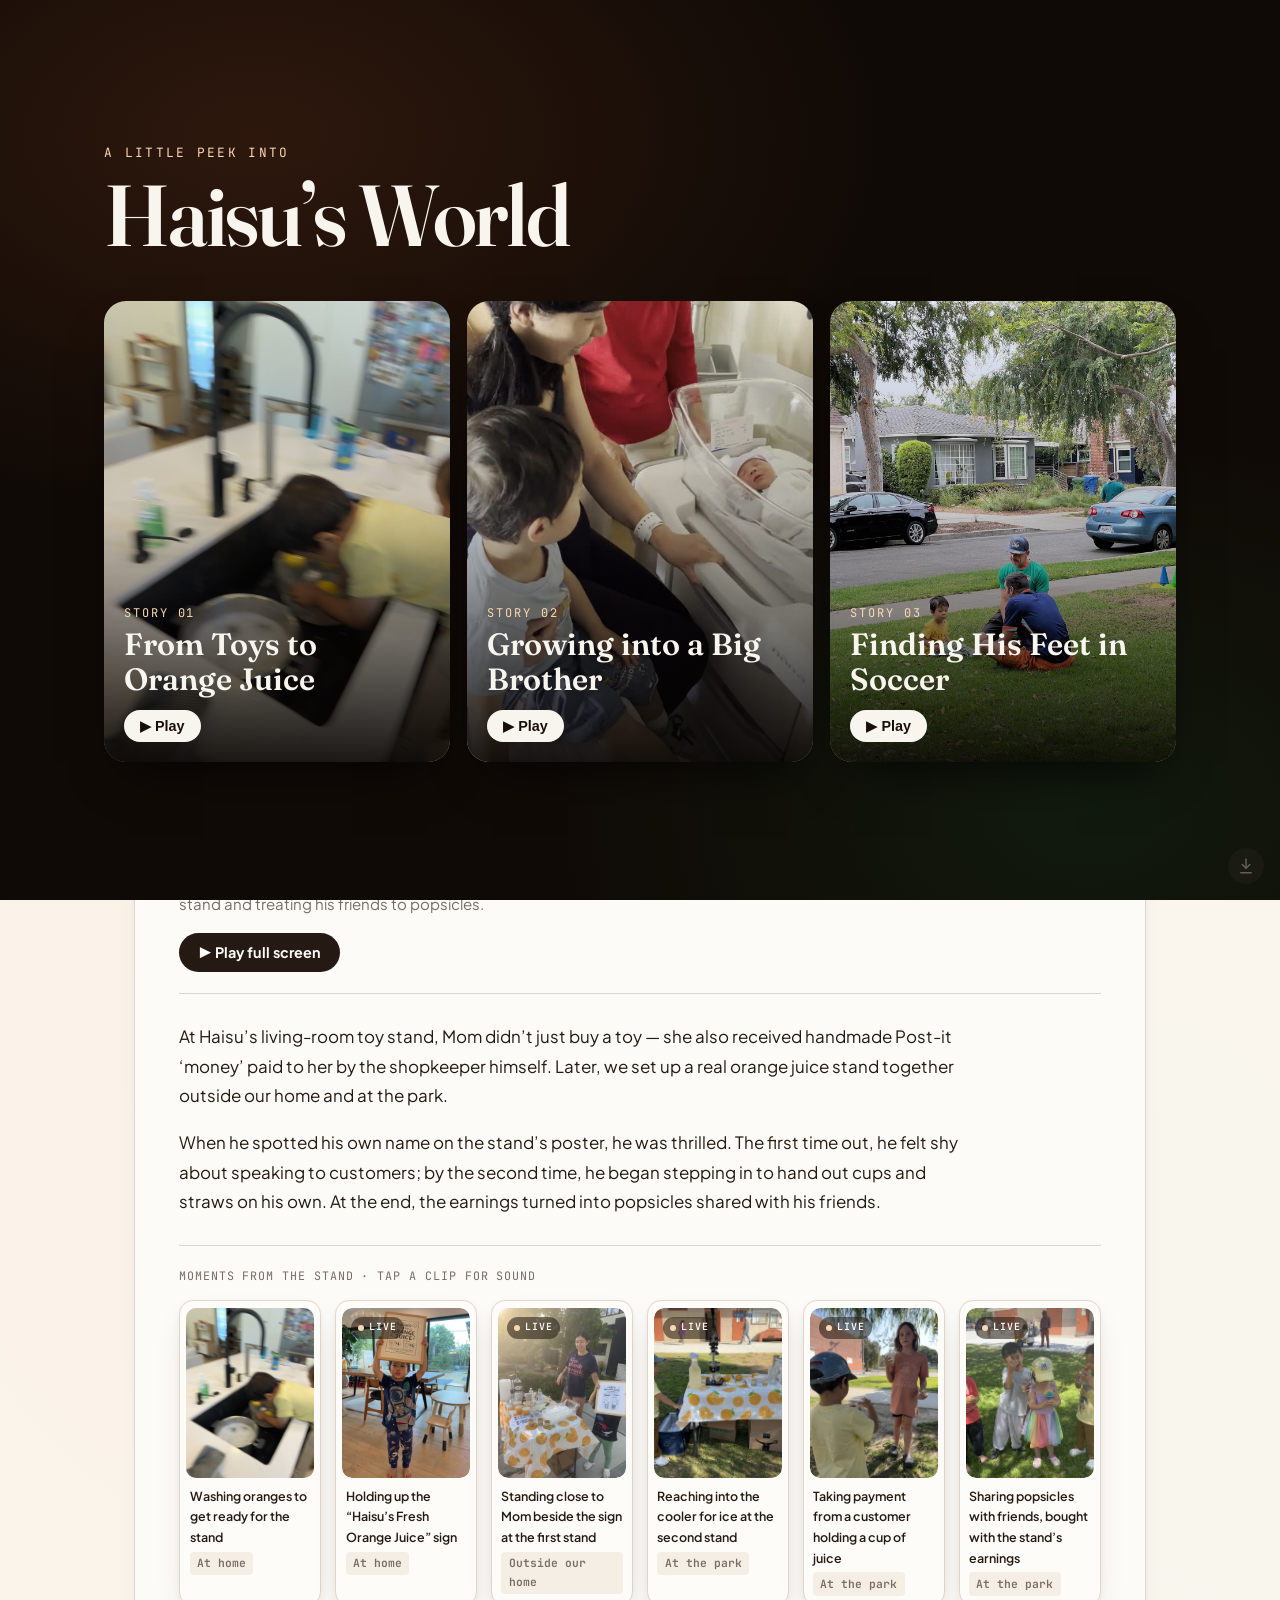
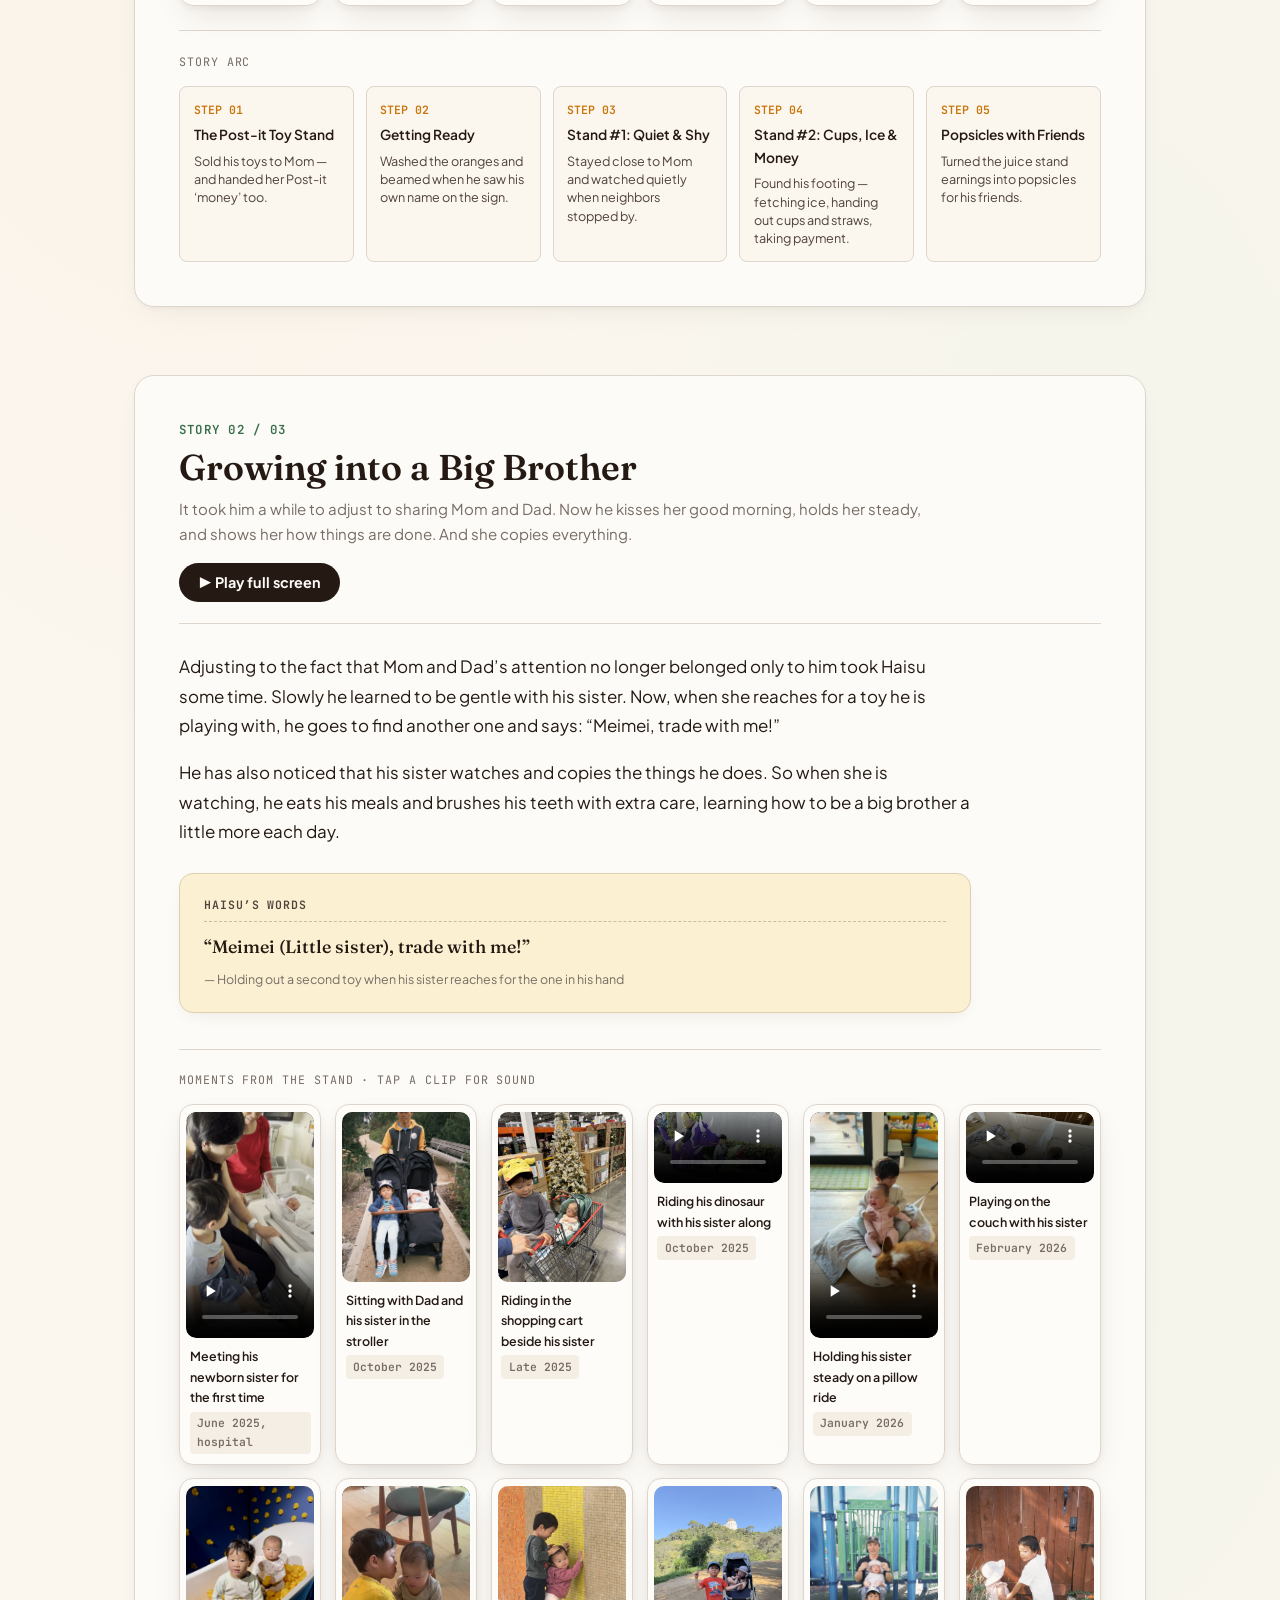
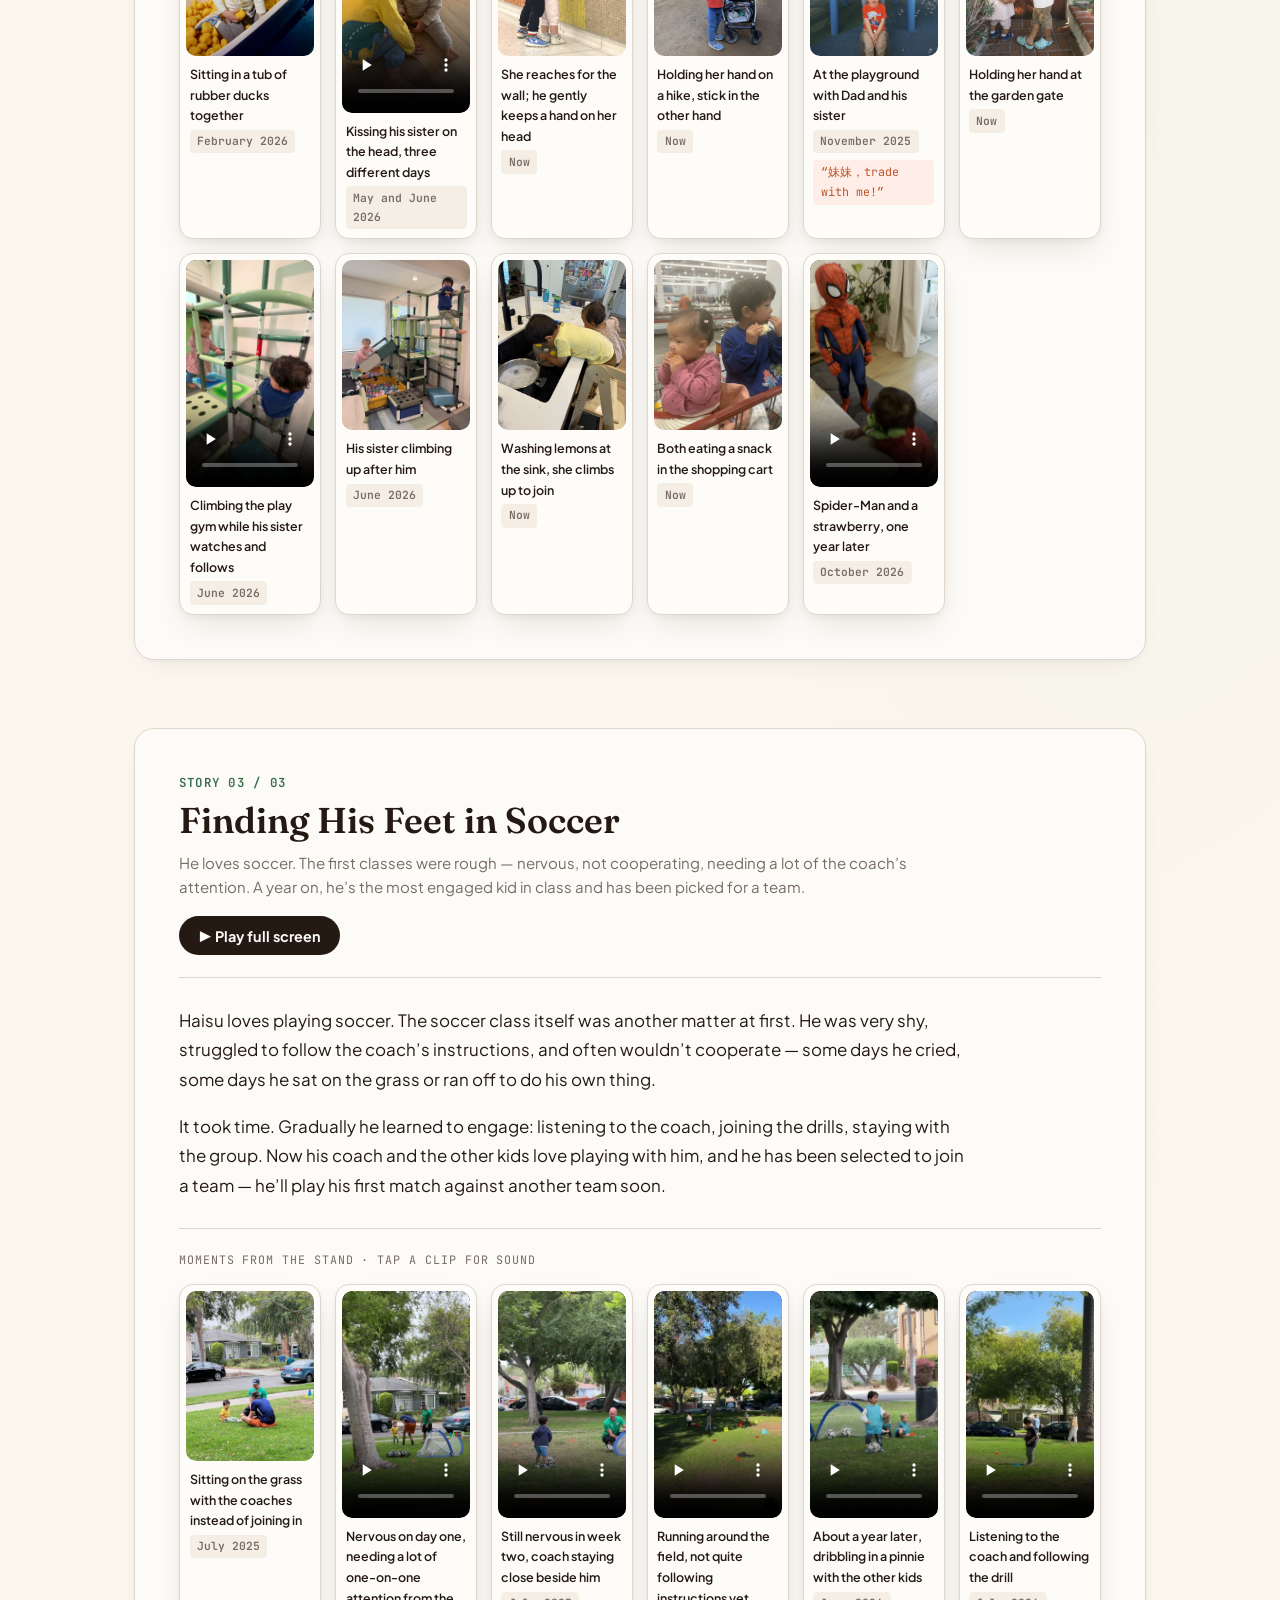
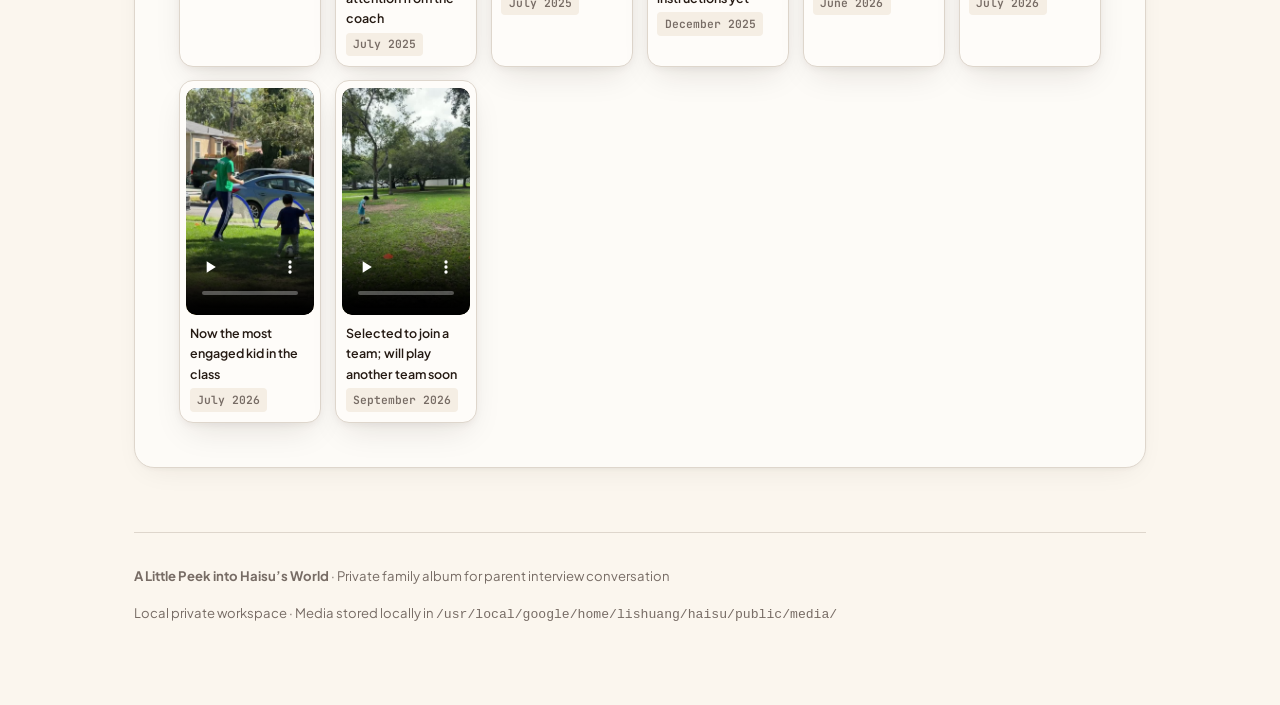
==== commit 35a582fc: "iOS: play music via audio element (silent-switch safe), quiet mix" ====
--- a/docs/index.html
+++ b/docs/index.html
@@ -116,6 +116,6 @@
   <!-- Status Toast -->
   <div class="status-toast" id="status-toast" role="status" aria-live="polite" hidden></div>
 
-  <script src="app.js?v=23"></script>
+  <script src="app.js?v=24"></script>
 </body>
 </html>
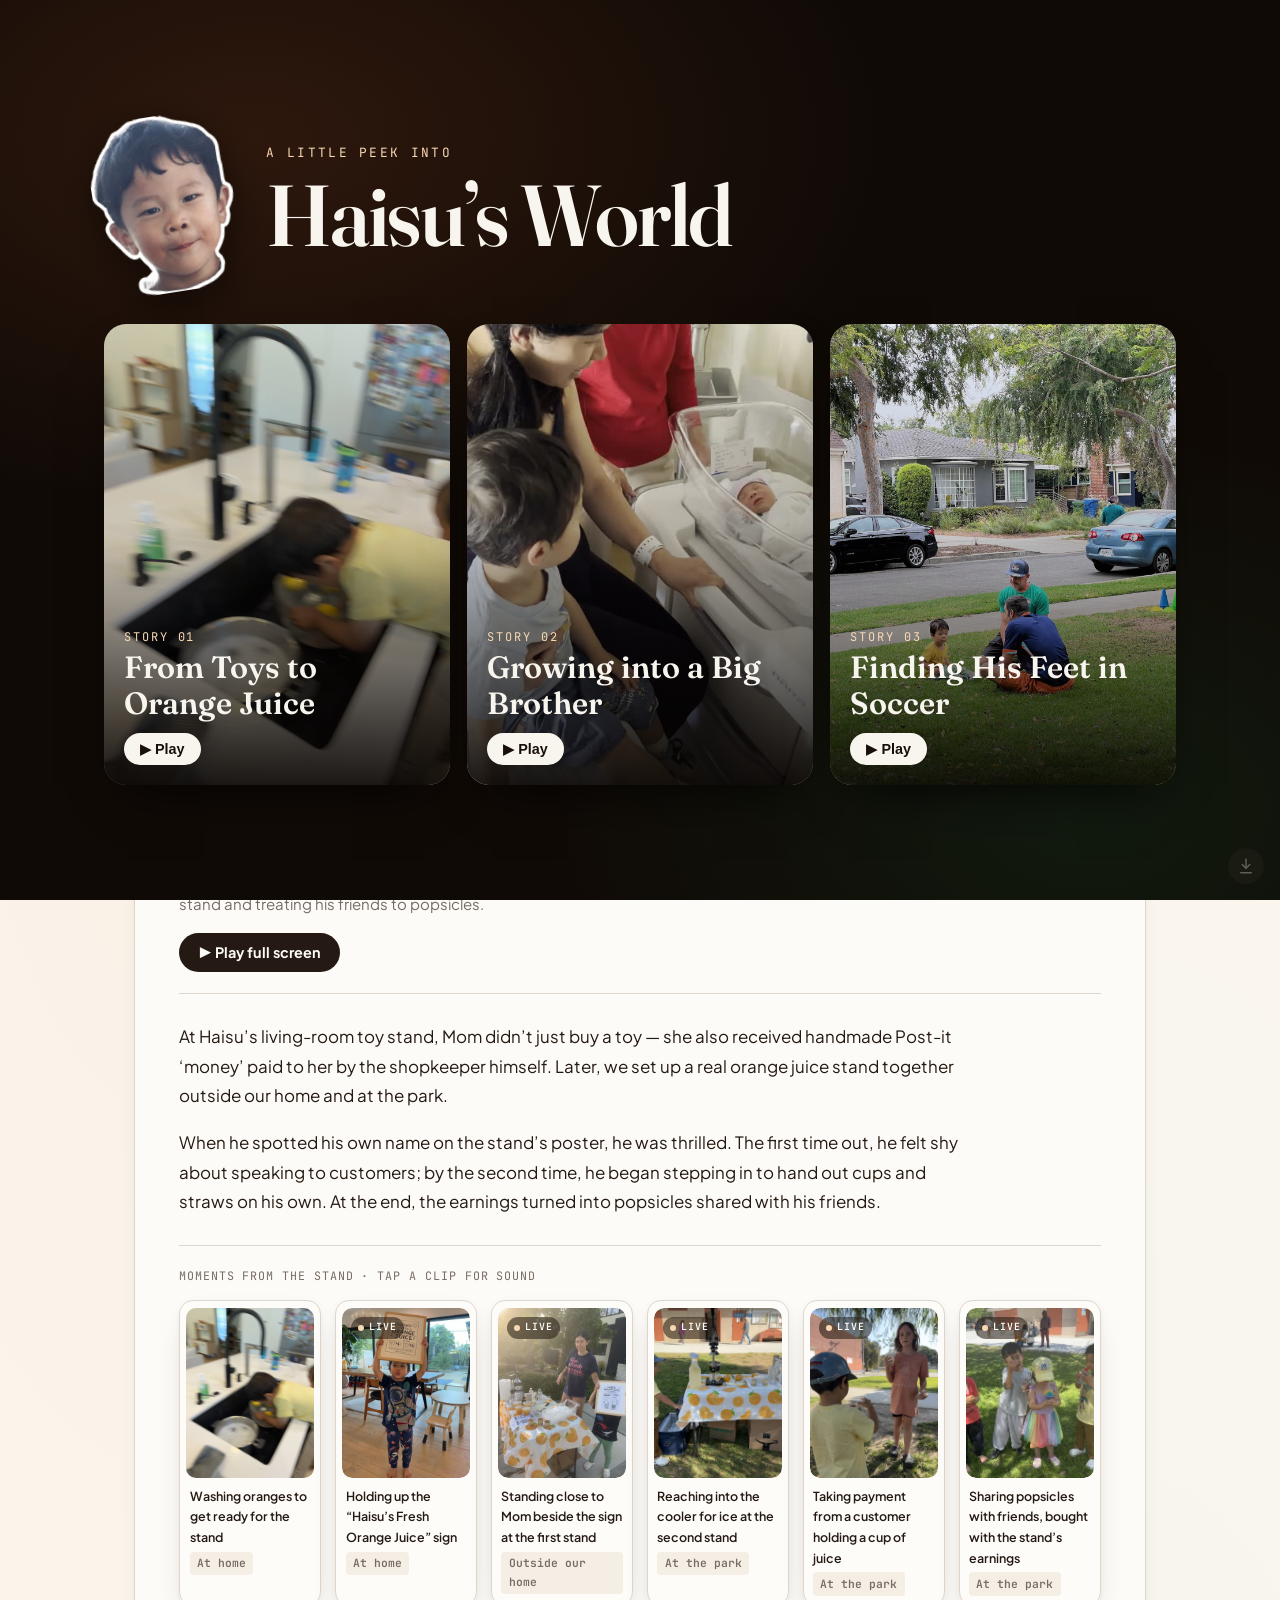
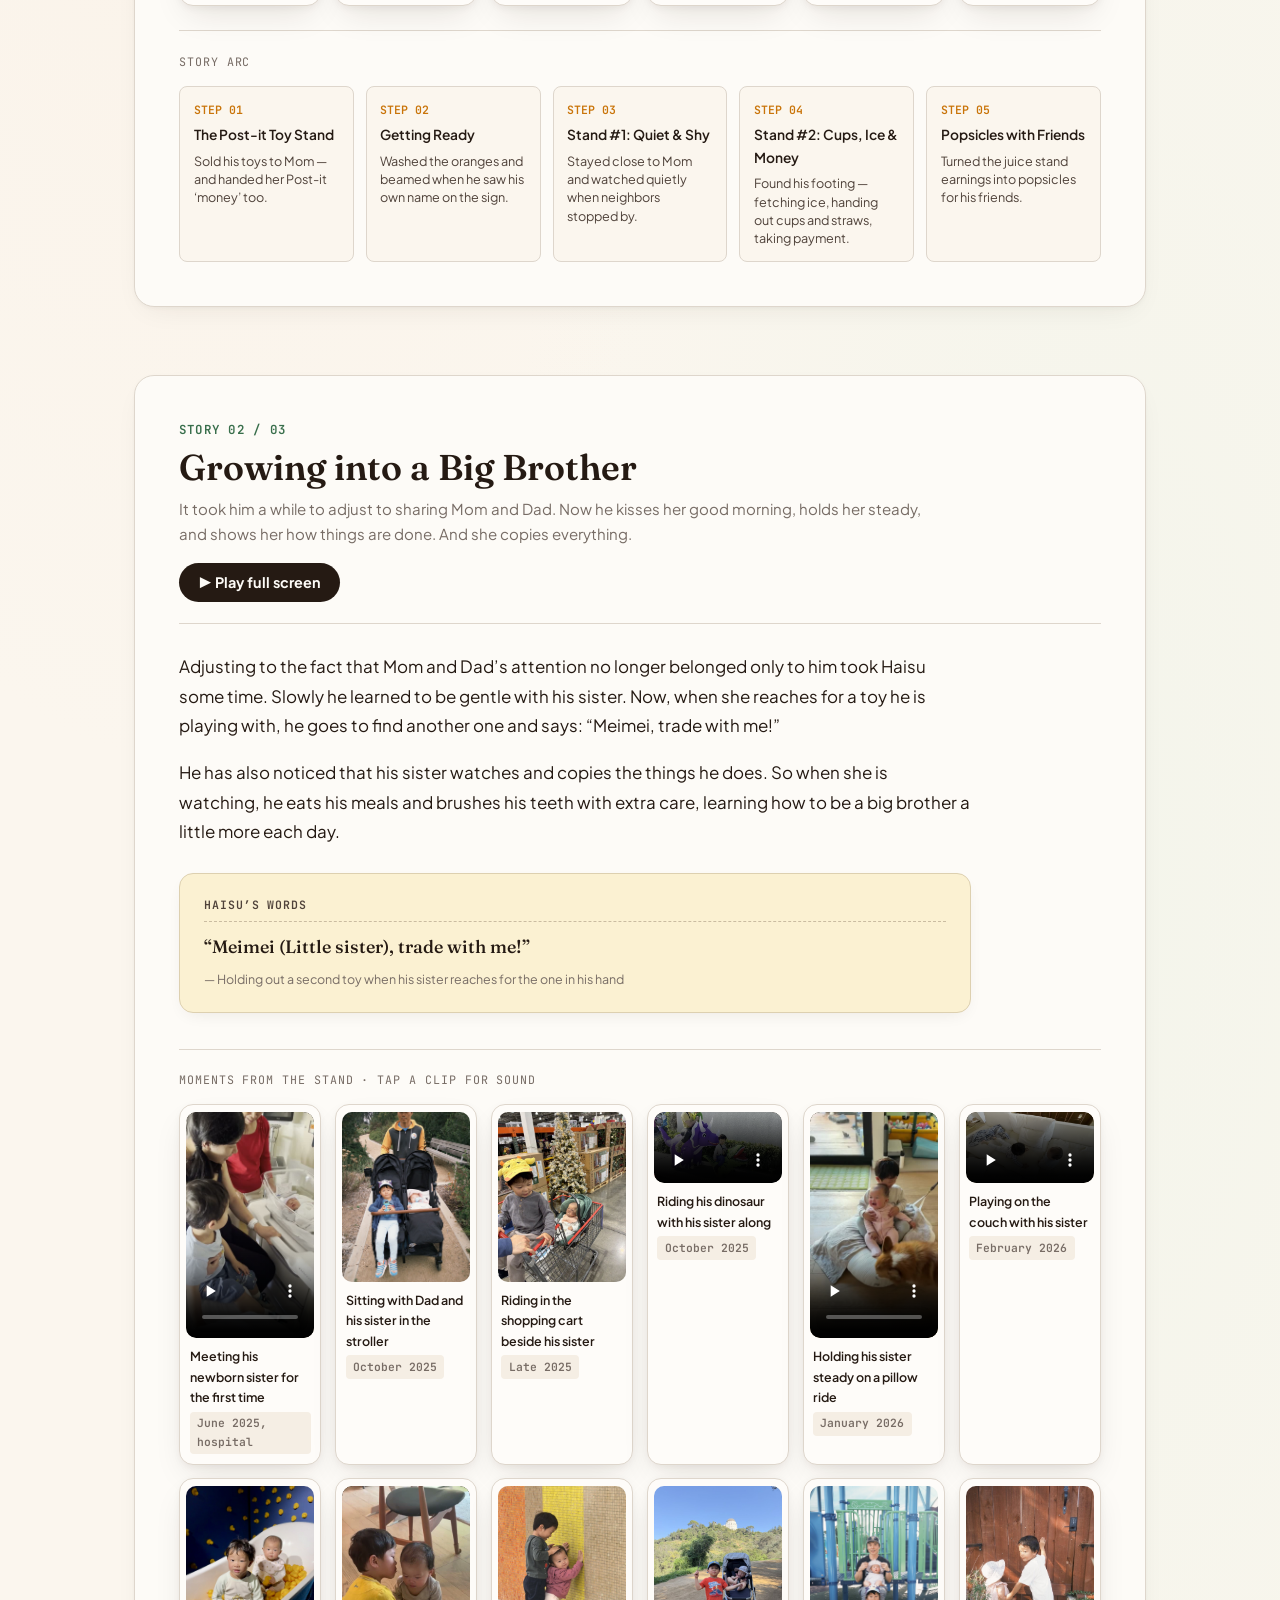
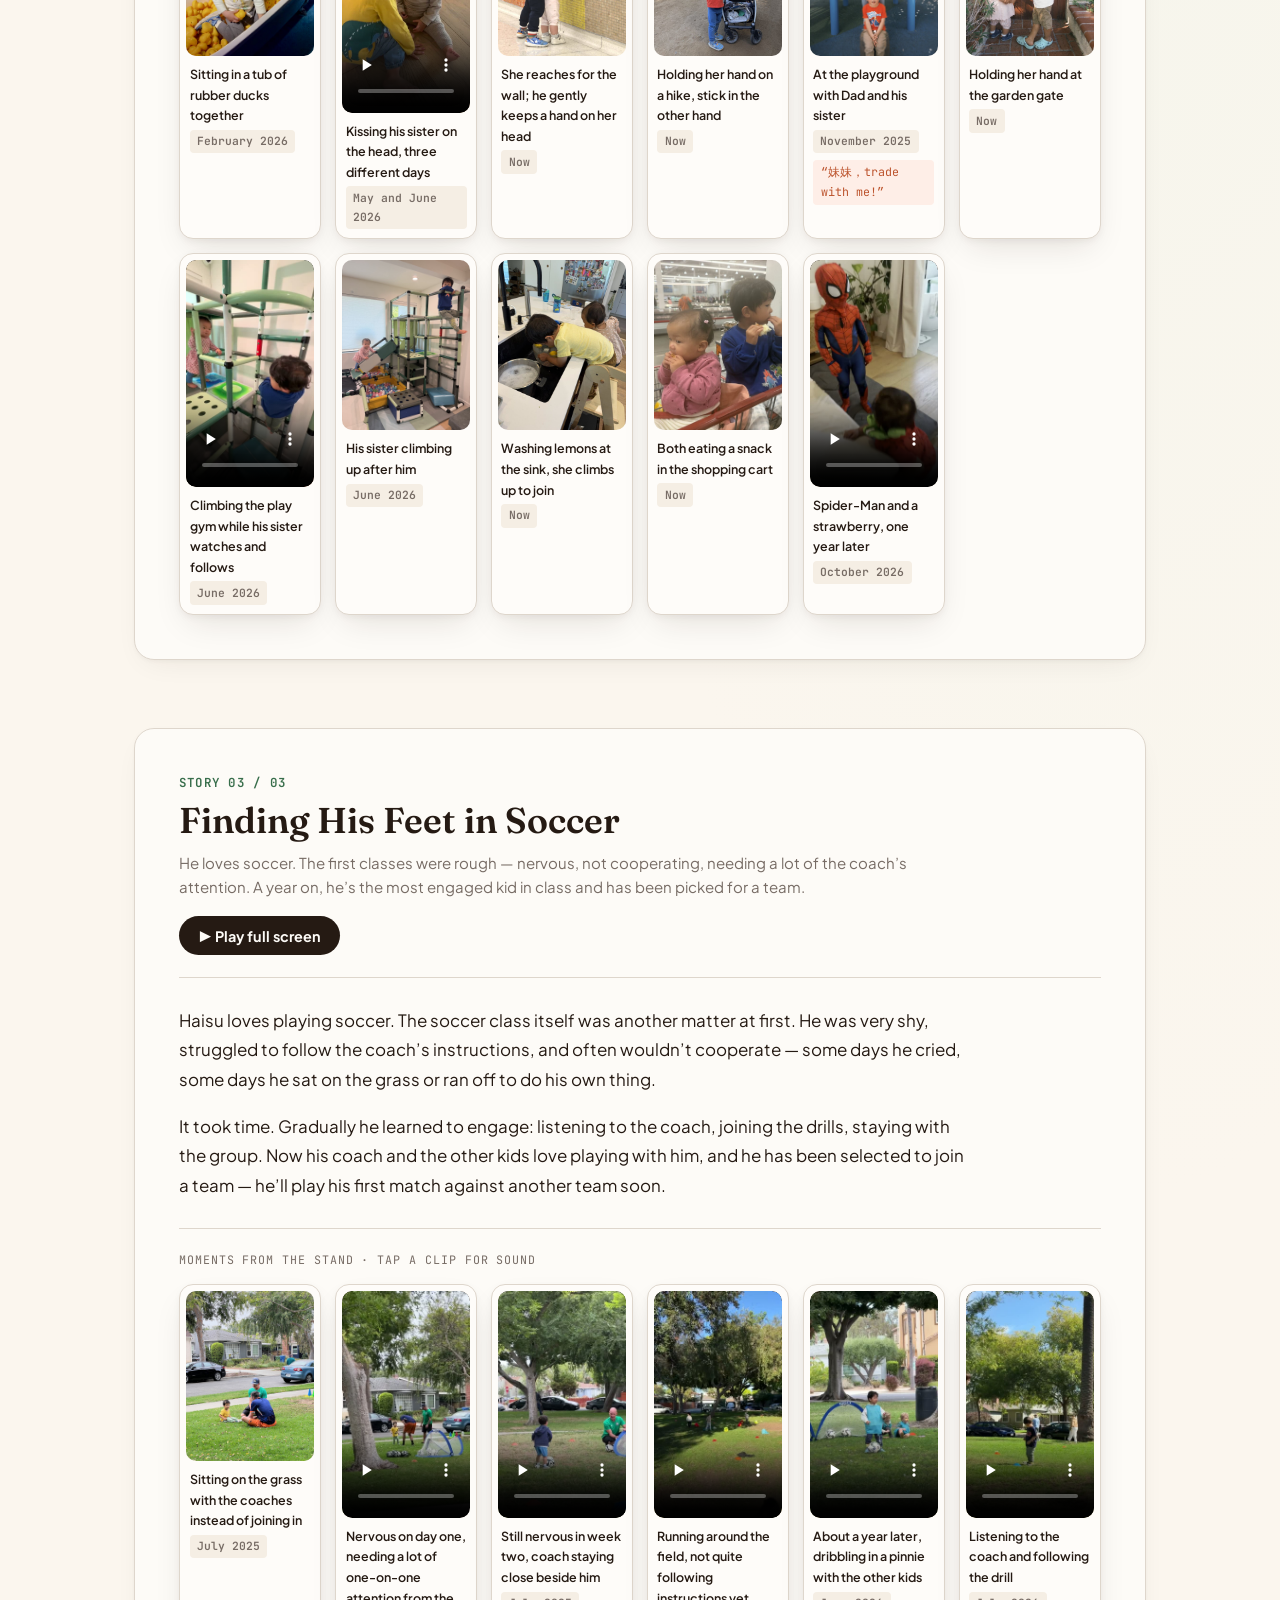
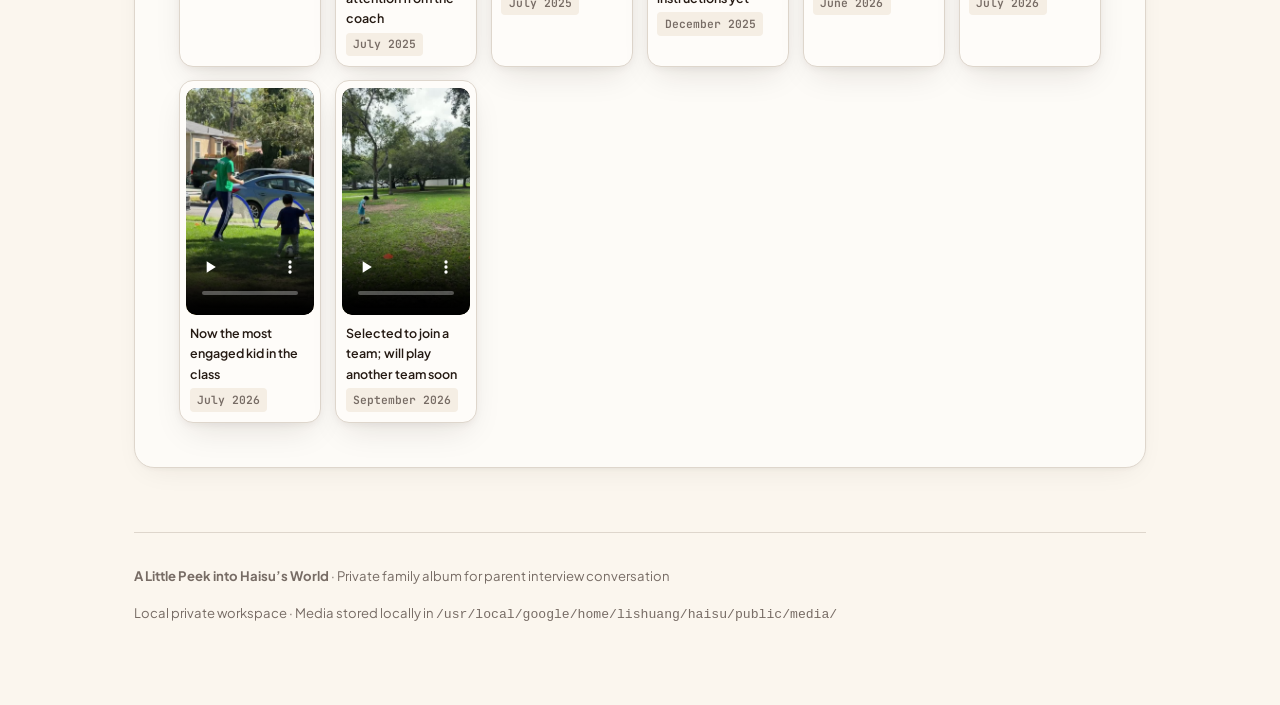
==== commit 8c1e3750: "Launch: Haisu avatar sticker" ====
--- a/docs/index.html
+++ b/docs/index.html
@@ -14,7 +14,7 @@
   <meta name="apple-mobile-web-app-capable" content="yes" />
   <meta name="apple-mobile-web-app-status-bar-style" content="black-translucent" />
   <meta name="theme-color" content="#1b1714" />
-  <link rel="stylesheet" href="styles.css?v=23" />
+  <link rel="stylesheet" href="styles.css?v=25" />
 </head>
 <body>
   <!-- Sticky Top Mode & Interview Controls -->
@@ -90,8 +90,11 @@
   <div class="launch" id="launch" hidden>
     <div class="launch-inner">
       <div class="launch-head">
-        <span class="launch-kicker">A LITTLE PEEK INTO</span>
-        <h1 class="launch-title">Haisu’s World</h1>
+        <img src="avatar.png" alt="" class="launch-avatar" />
+        <div>
+          <span class="launch-kicker">A LITTLE PEEK INTO</span>
+          <h1 class="launch-title">Haisu’s World</h1>
+        </div>
       </div>
       <div class="launch-tiles" id="launch-tiles"></div>
       <div class="offline-row">
--- a/docs/styles.css
+++ b/docs/styles.css
@@ -1691,3 +1691,20 @@
   opacity: 0; transition: opacity 1.6s ease; pointer-events: none;
 }
 .reel-black.on { opacity: 1; }
+
+/* Launch avatar: tilted sticker that wiggles */
+.launch-head { display: flex; align-items: center; gap: 1.4rem; }
+.launch-avatar {
+  width: clamp(88px, 11vw, 140px); height: auto; flex: 0 0 auto;
+  transform: rotate(-9deg);
+  transform-origin: 50% 85%;
+  filter: drop-shadow(0 10px 18px oklch(5% 0.01 50 / 0.5));
+  animation: wiggle 3.2s ease-in-out infinite;
+}
+@keyframes wiggle {
+  0%, 100% { transform: rotate(-9deg); }
+  25% { transform: rotate(-5deg) translateY(-2px); }
+  50% { transform: rotate(-11deg); }
+  75% { transform: rotate(-6deg) translateY(-1px); }
+}
+@media (prefers-reduced-motion: reduce) { .launch-avatar { animation: none; } }
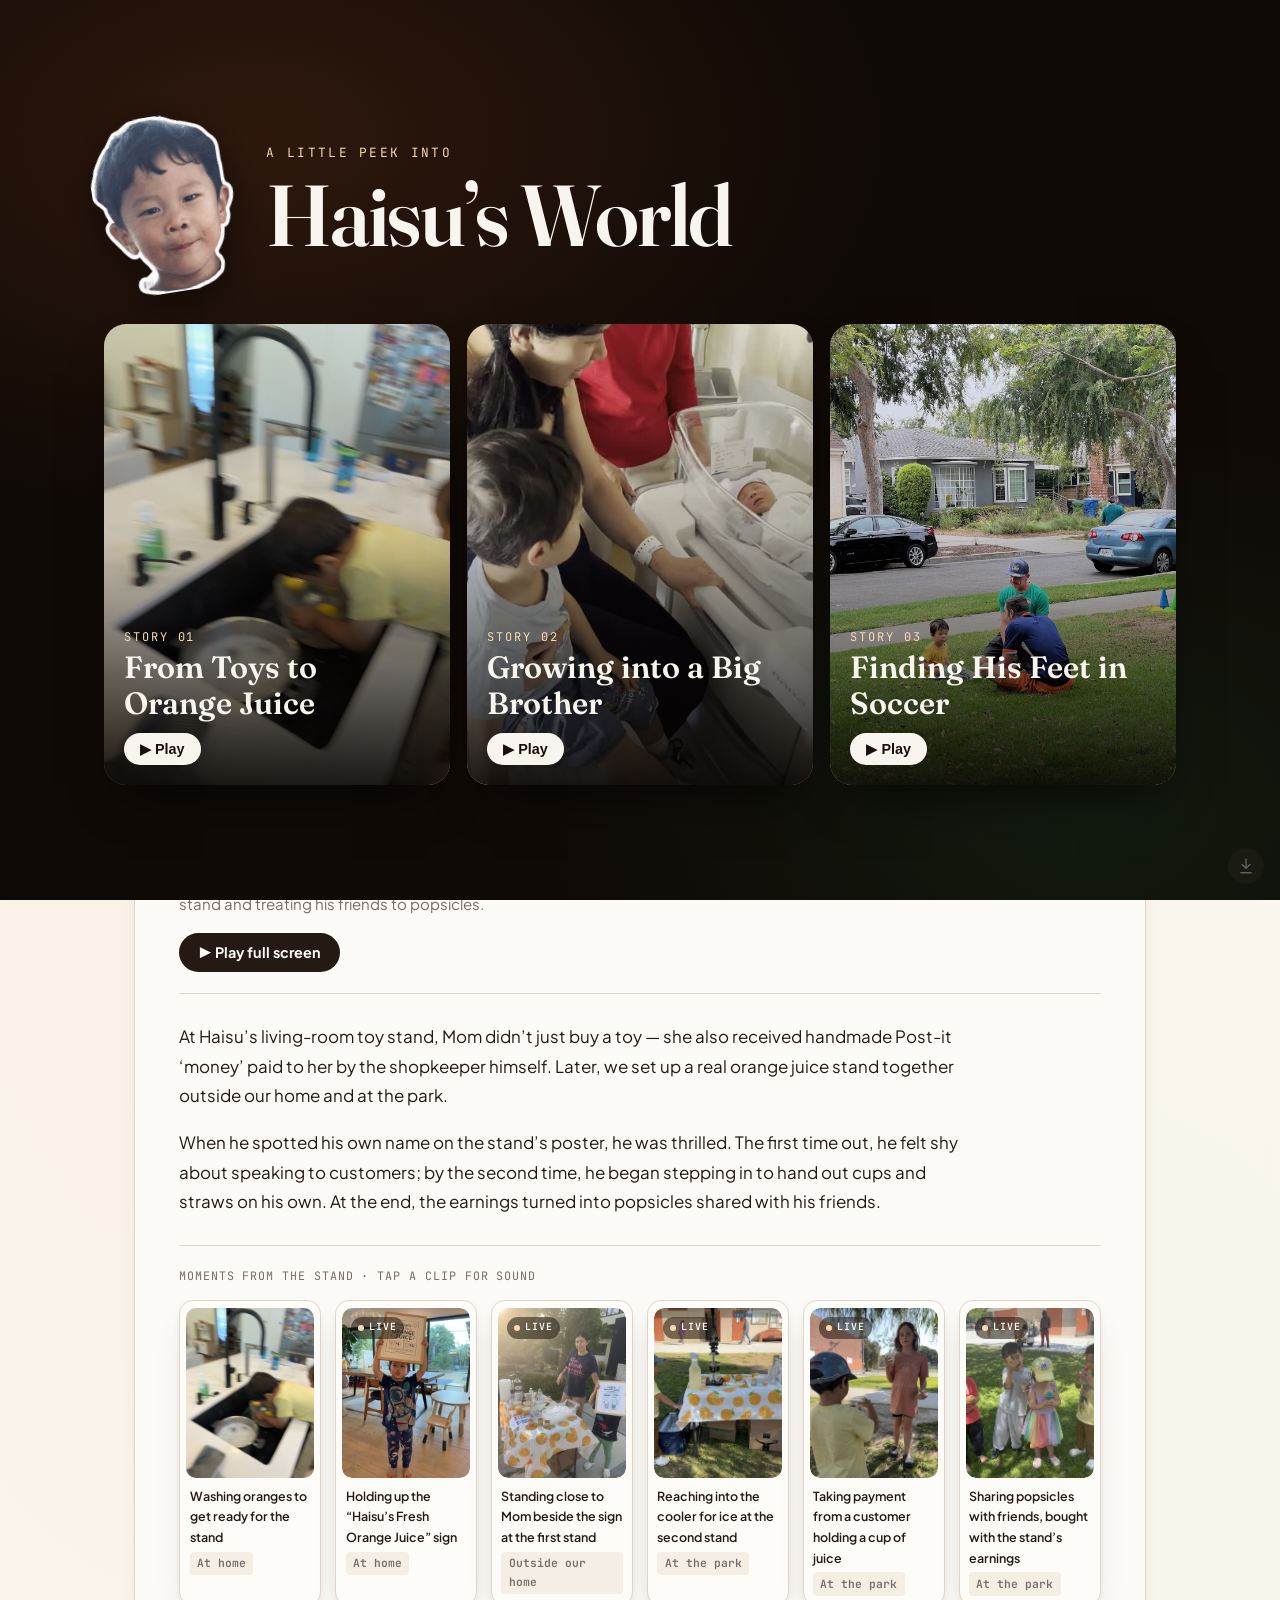
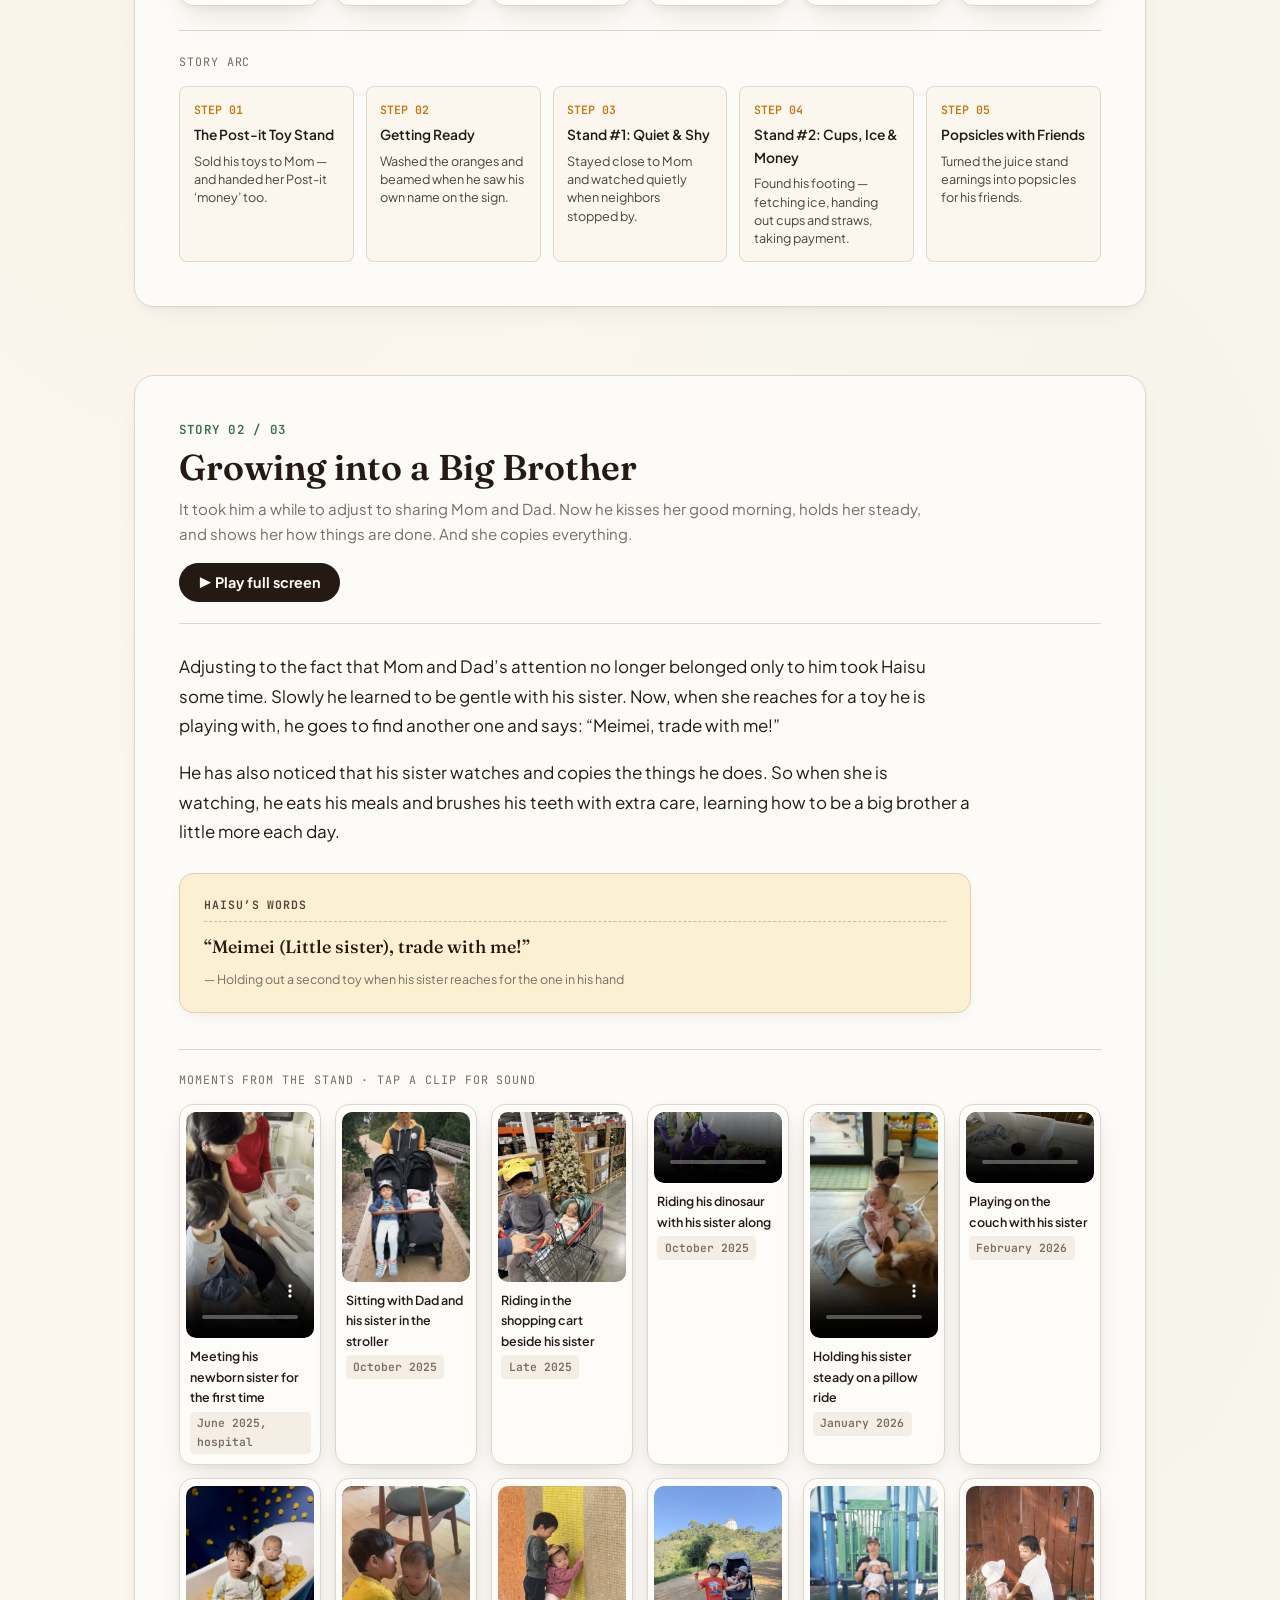
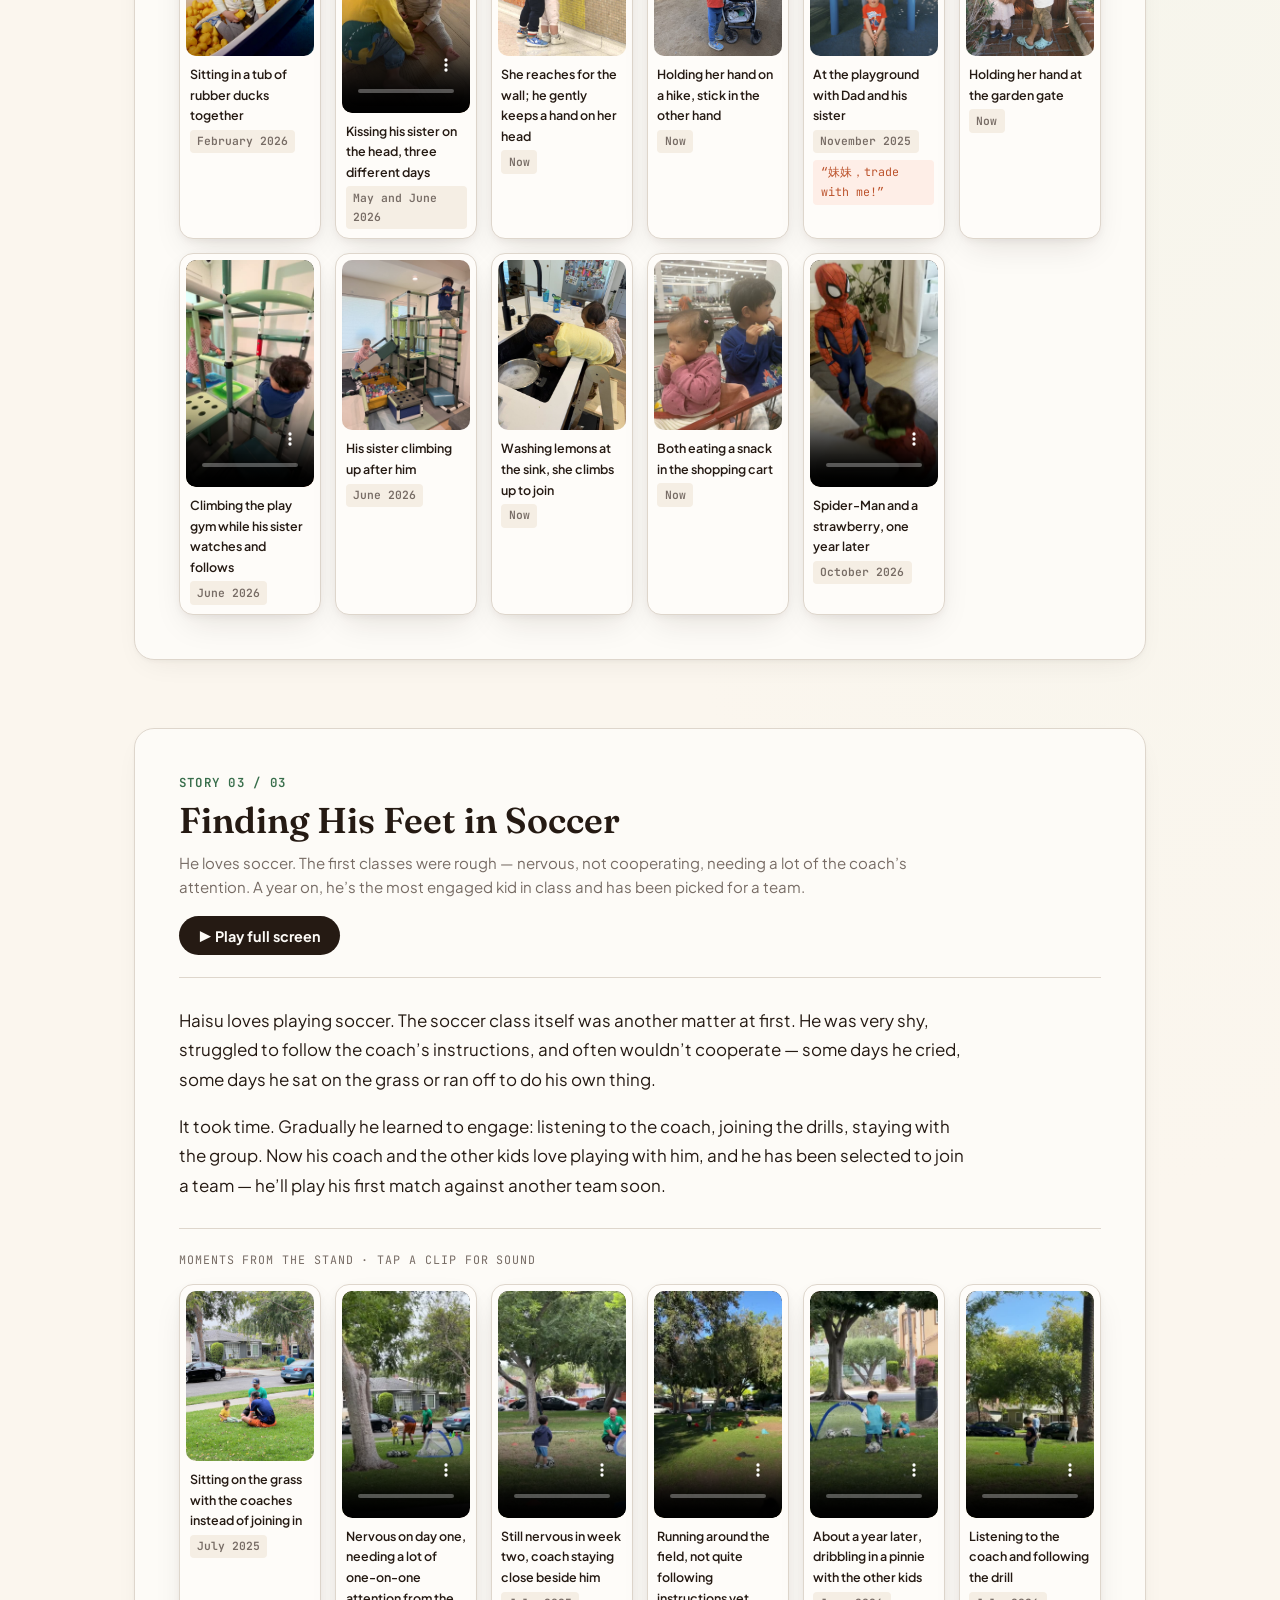
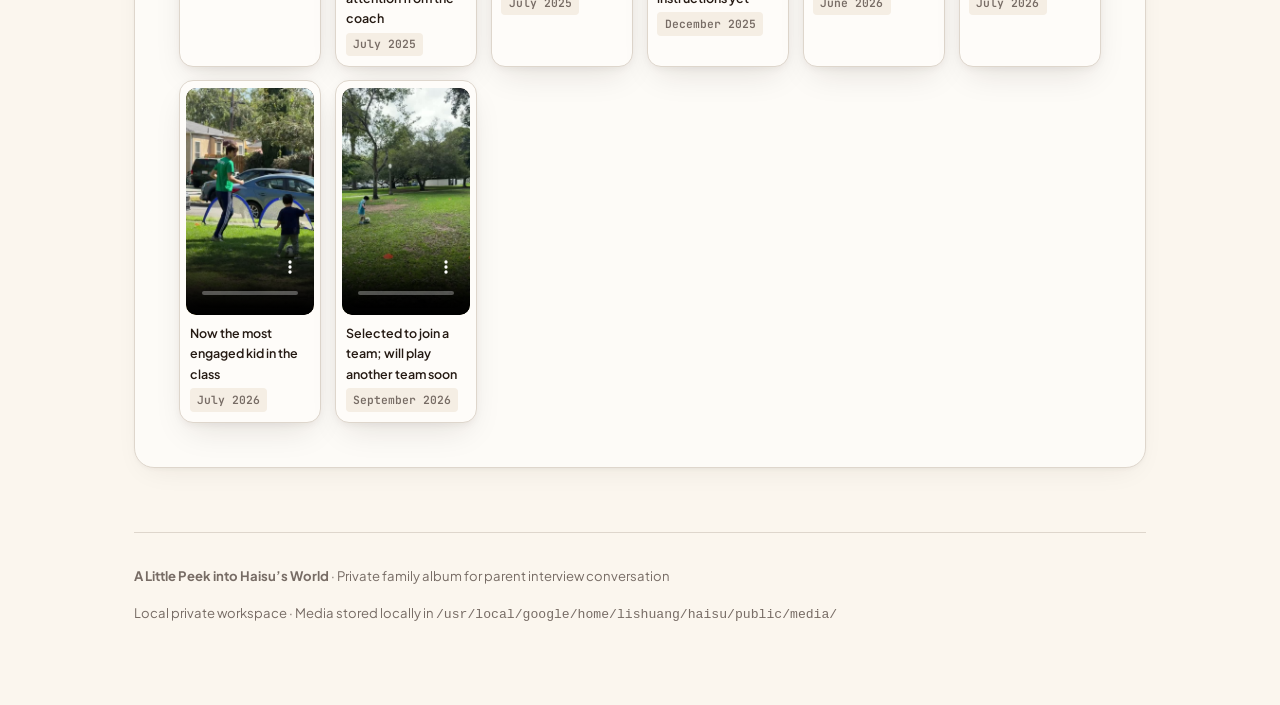
==== commit 583acf1e: "SW: network-first for shell; smaller avatar" ====
--- a/docs/index.html
+++ b/docs/index.html
@@ -90,7 +90,7 @@
   <div class="launch" id="launch" hidden>
     <div class="launch-inner">
       <div class="launch-head">
-        <img src="avatar.png" alt="" class="launch-avatar" />
+        <img src="avatar.png?v=2" alt="" class="launch-avatar" />
         <div>
           <span class="launch-kicker">A LITTLE PEEK INTO</span>
           <h1 class="launch-title">Haisu’s World</h1>
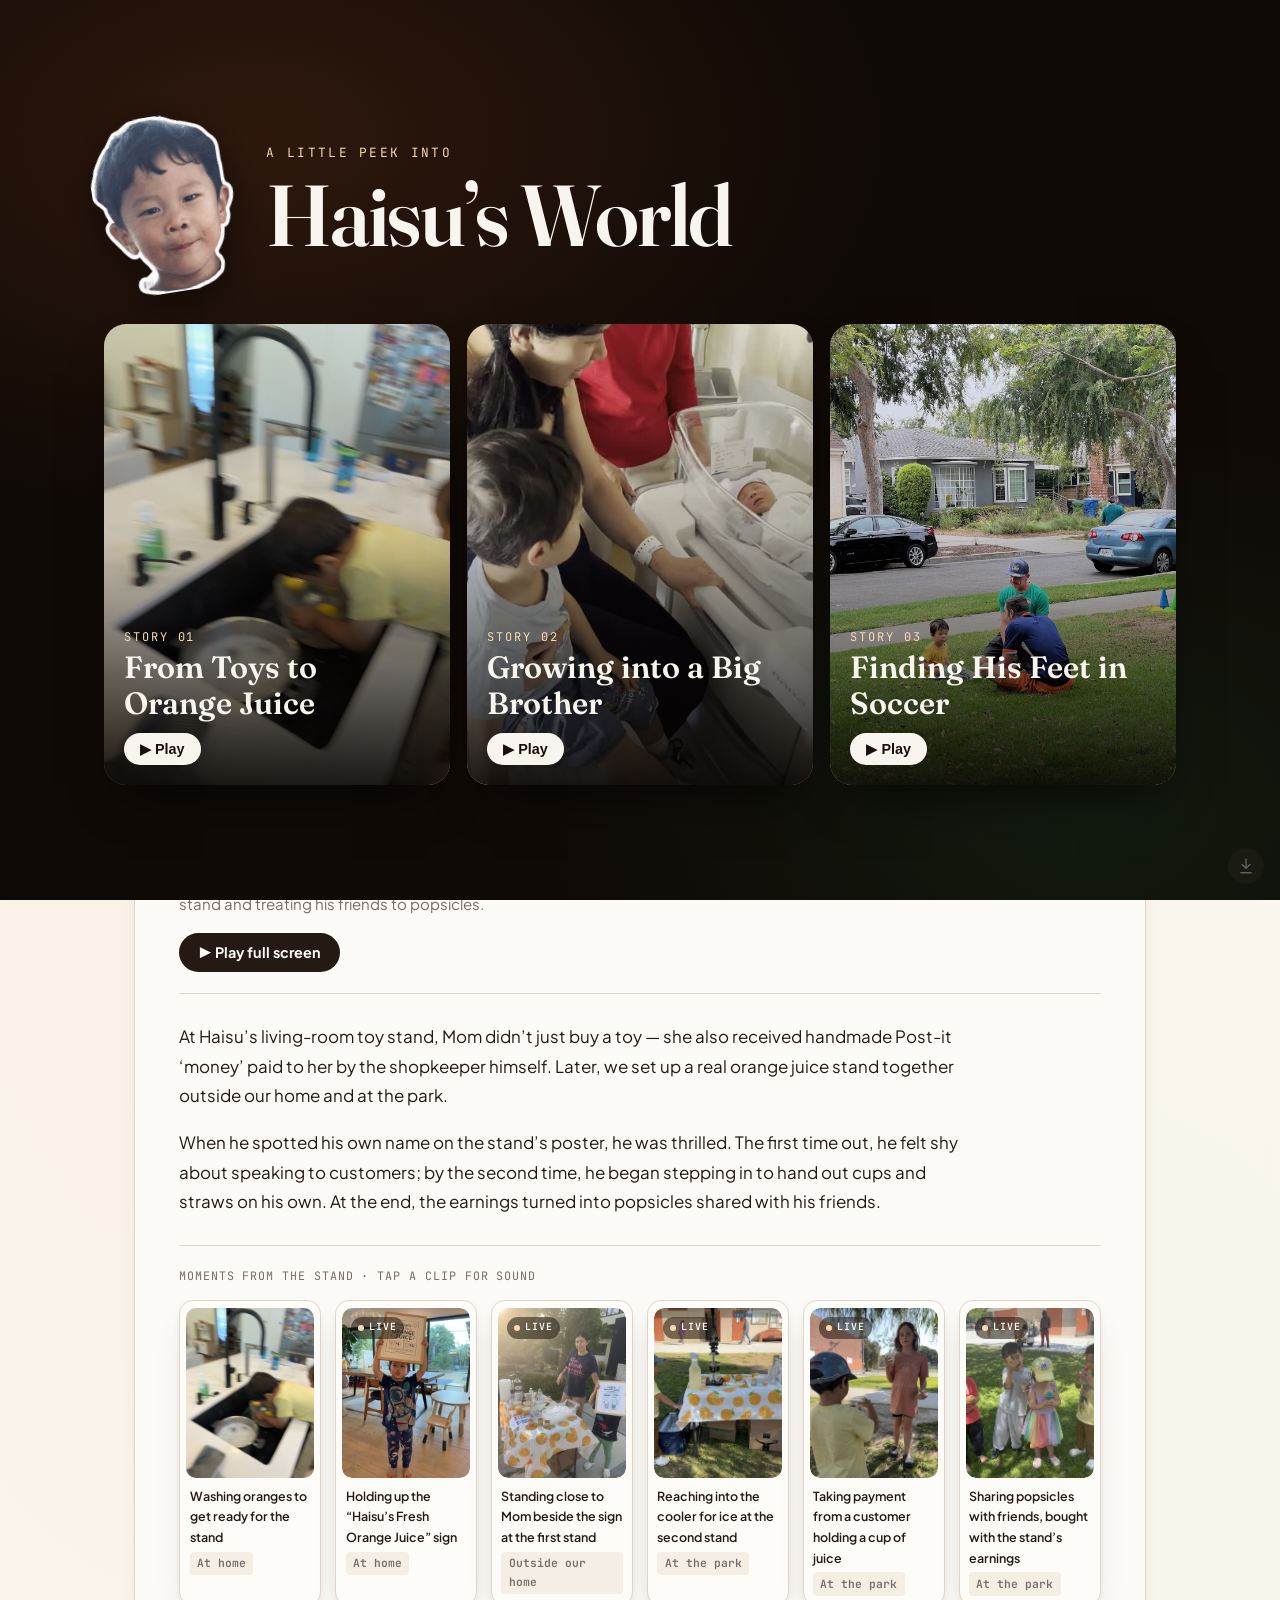
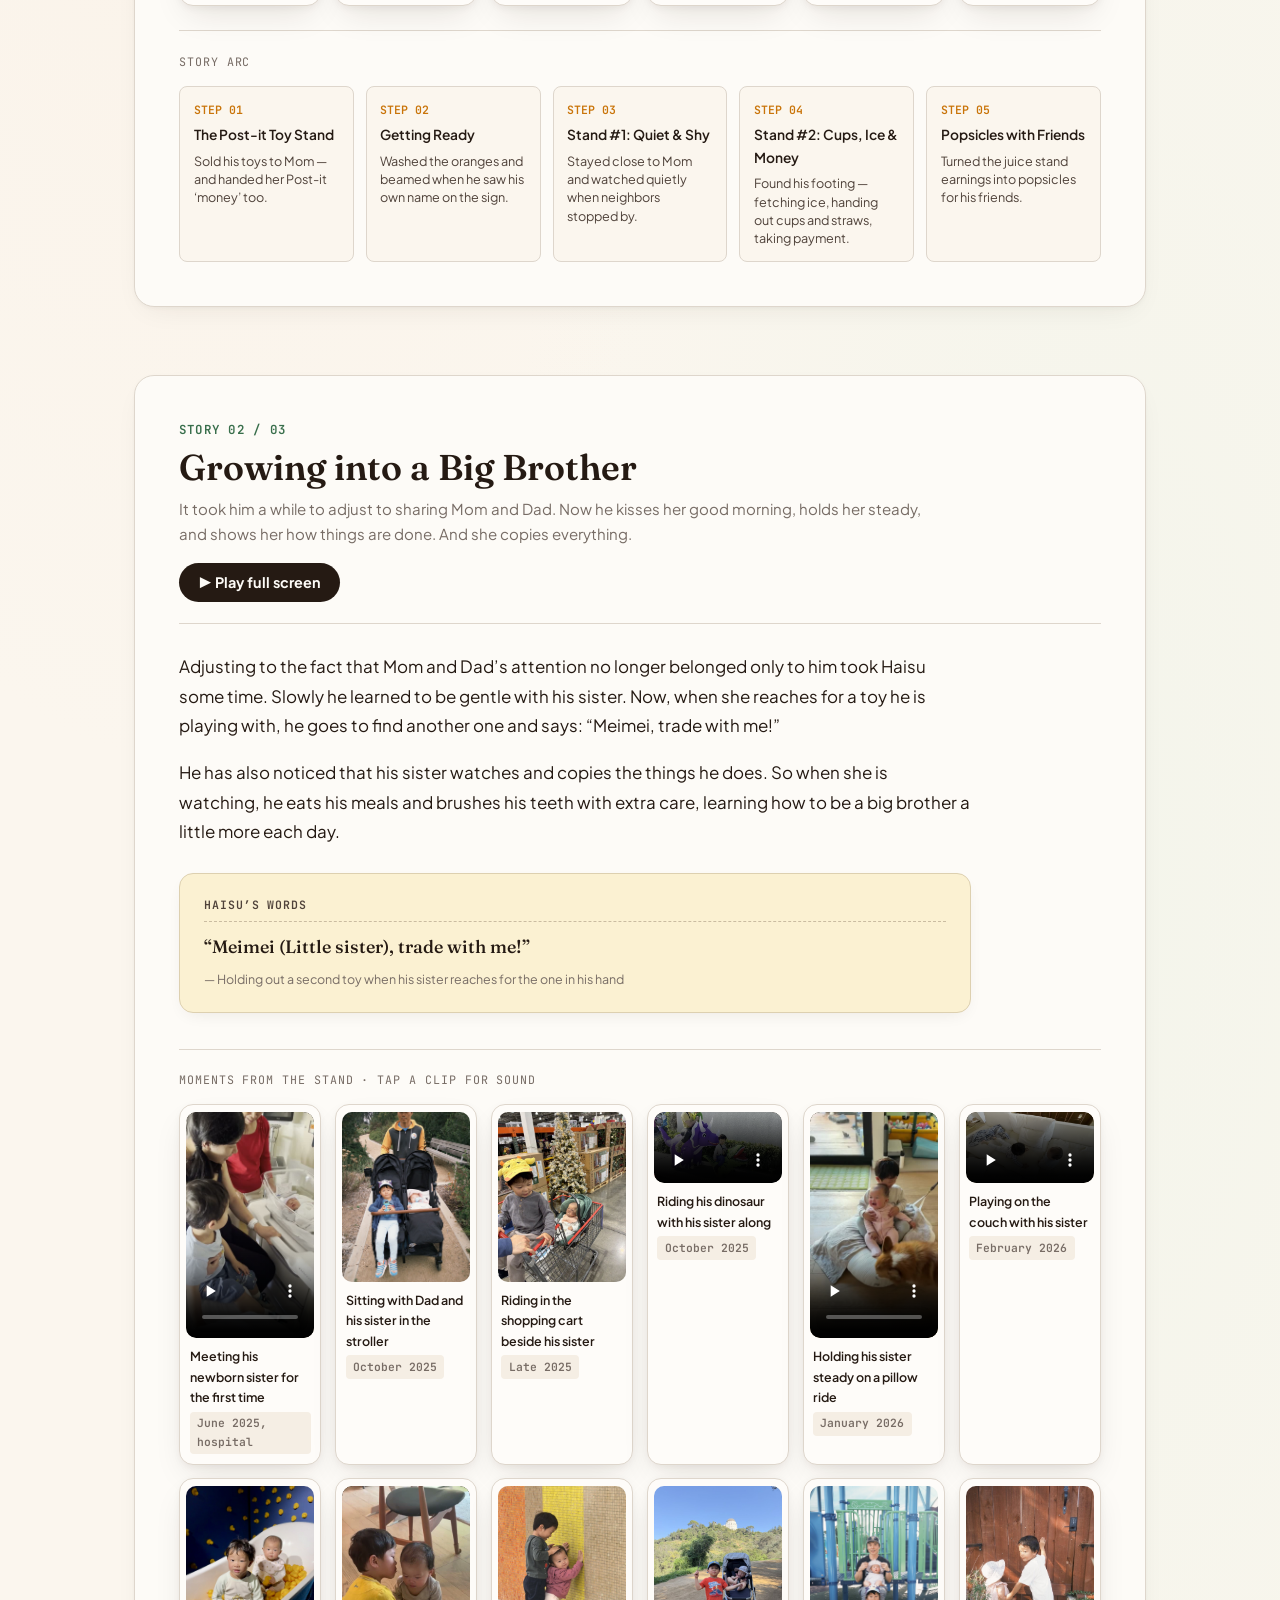
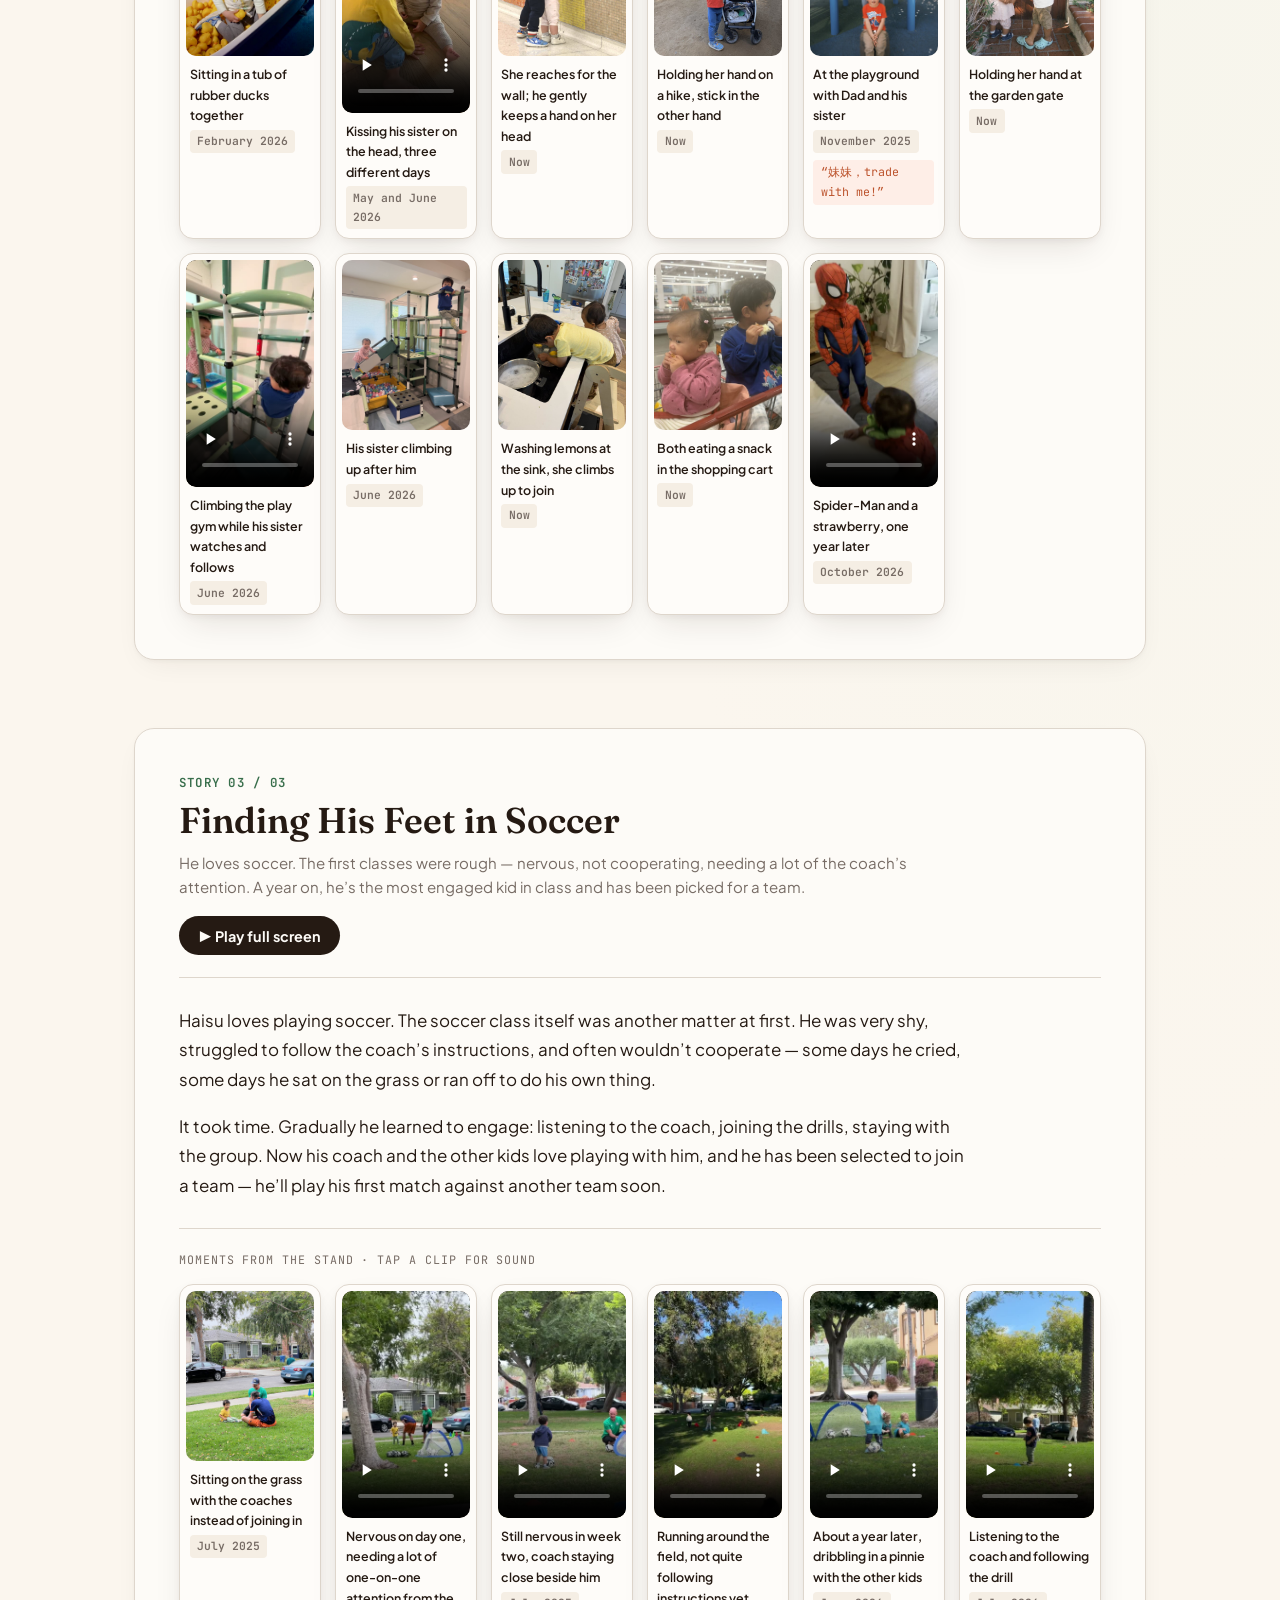
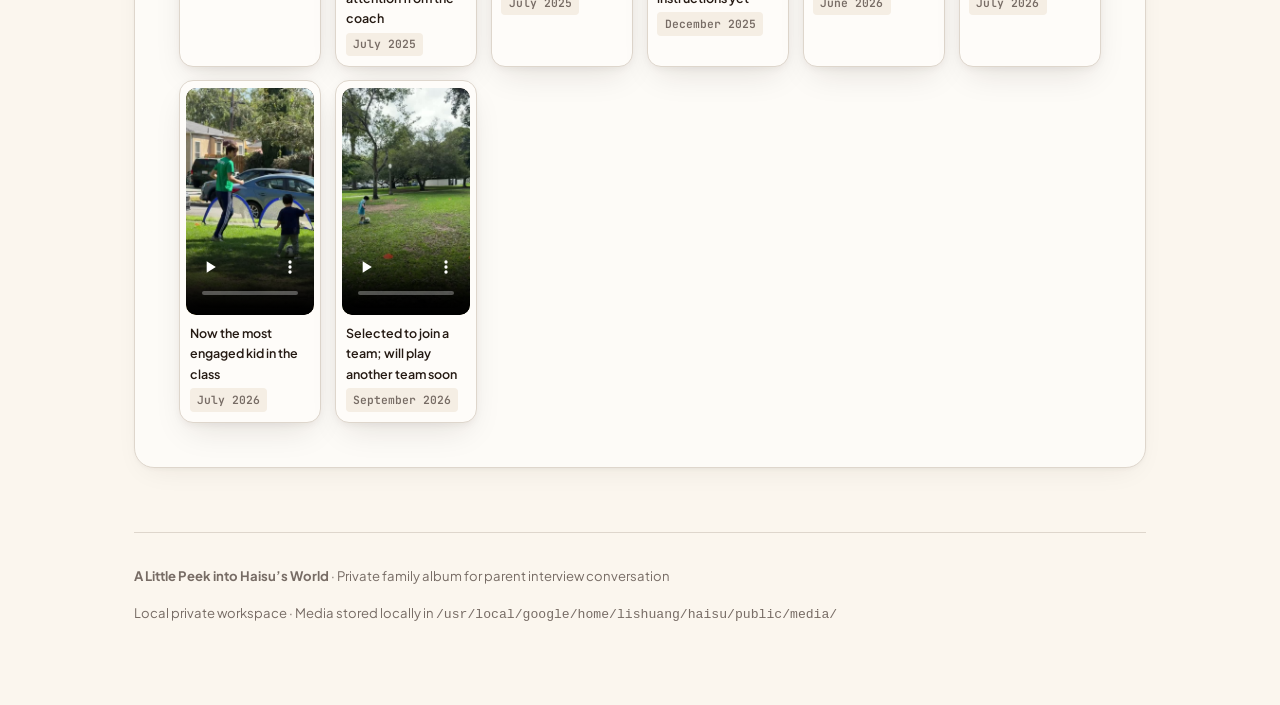
==== commit 22b13f2a: "Reel: two-player cross-dissolve, incoming waits for first frame" ====
--- a/docs/index.html
+++ b/docs/index.html
@@ -14,7 +14,7 @@
   <meta name="apple-mobile-web-app-capable" content="yes" />
   <meta name="apple-mobile-web-app-status-bar-style" content="black-translucent" />
   <meta name="theme-color" content="#1b1714" />
-  <link rel="stylesheet" href="styles.css?v=25" />
+  <link rel="stylesheet" href="styles.css?v=26" />
 </head>
 <body>
   <!-- Sticky Top Mode & Interview Controls -->
@@ -119,6 +119,6 @@
   <!-- Status Toast -->
   <div class="status-toast" id="status-toast" role="status" aria-live="polite" hidden></div>
 
-  <script src="app.js?v=24"></script>
+  <script src="app.js?v=25"></script>
 </body>
 </html>
--- a/docs/styles.css
+++ b/docs/styles.css
@@ -1262,8 +1262,12 @@
   inset: 0;
   z-index: 2;
   pointer-events: none;
-  animation: reel-out 0.45s ease-in both;
-}
+  opacity: 1;
+  transition: opacity 0.6s ease-in-out;
+}
+.reel-outgoing:not(.hold) { opacity: 0; }
+.reel-media.enter { opacity: 0; animation: none; }
+.reel-media { transition: opacity 0.6s ease-in-out; }
 
 .reel-outgoing .reel-bg { animation: none; }
 
